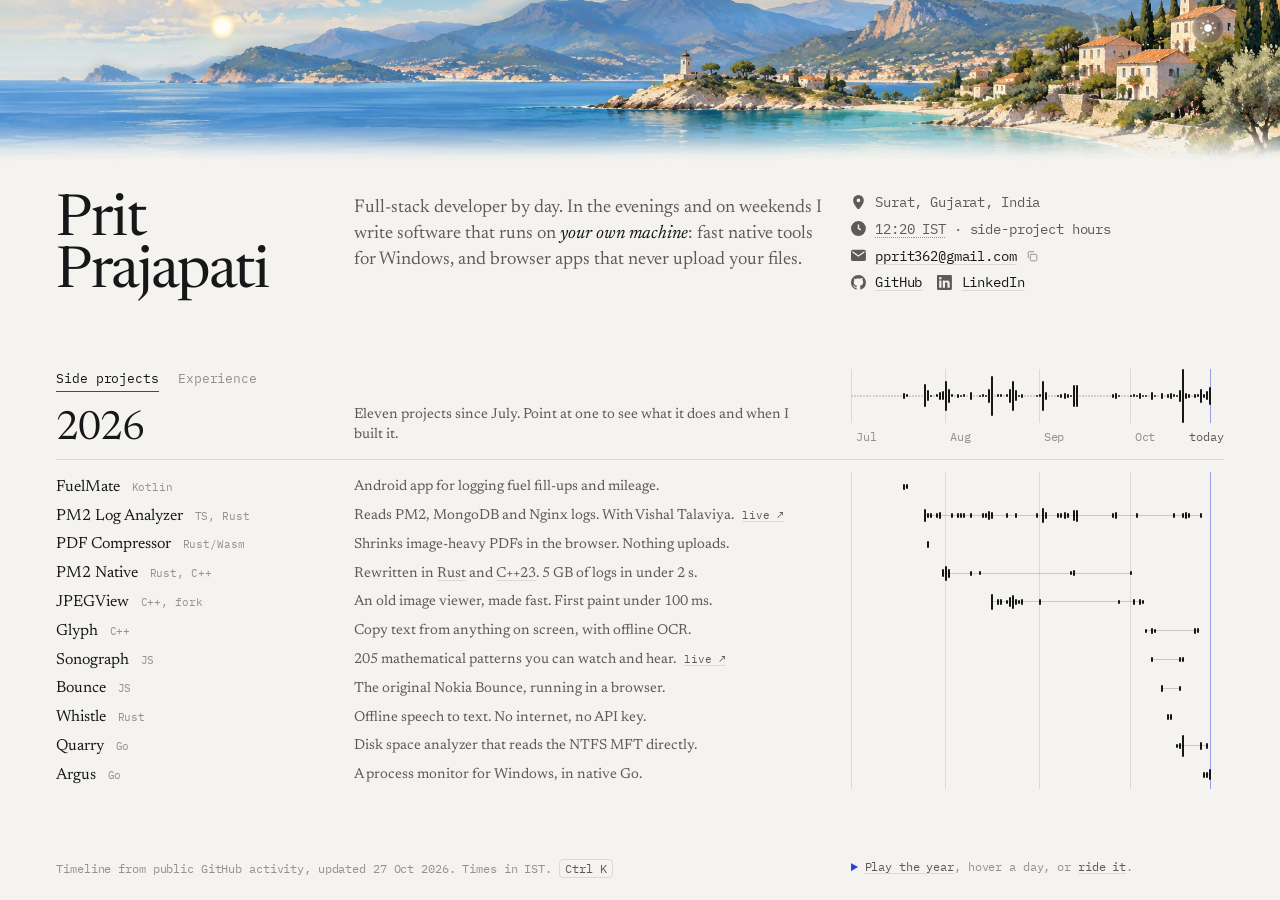
==== index.html @ d8821446 "Restore the animated boat" ====
<!doctype html>
<!-- Hello. Press P to hear the year, B to ride it, or Ctrl K for everything else.
     The sun (or the moon) in the banner can be dragged to another hour. -->
<html lang="en">
<head>
  <meta charset="utf-8">
  <meta name="viewport" content="width=device-width, initial-scale=1">
  <title>Prit Prajapati</title>
  <meta name="description" content="Prit Prajapati writes native Windows tools and browser apps that keep your files on your machine. Surat, India.">
  <meta property="og:title" content="Prit Prajapati">
  <meta property="og:description" content="Native Windows tools and browser apps that keep your files on your machine.">
  <meta name="theme-color" content="#f4f3ef" media="(prefers-color-scheme: light)">
  <meta name="theme-color" content="#131312" media="(prefers-color-scheme: dark)">
  <link rel="icon" href="favicon.svg" type="image/svg+xml">
  <link rel="preconnect" href="https://fonts.googleapis.com">
  <link rel="preconnect" href="https://fonts.gstatic.com" crossorigin>
  <link rel="stylesheet" href="https://fonts.googleapis.com/css2?family=IBM+Plex+Mono:wght@400;500&family=Newsreader:ital,opsz,wght@0,6..72,400..700;1,6..72,400..700&display=swap">
  <link rel="stylesheet" href="style.css?v=sky-9">
  <script>try { var t = localStorage.getItem("theme"); if (t) document.documentElement.dataset.theme = t; } catch (e) {}</script>
</head>
<body>
  <div class="landscape" aria-hidden="true">
    <img src="assets/coastal-banner.webp"
         srcset="assets/coastal-banner-small.webp 960w, assets/coastal-banner.webp 2172w"
         sizes="100vw" width="2172" height="724" alt="" fetchpriority="high">
    <p class="sky-note mono" id="sky-note"></p>
  </div>
  <button class="lights" id="lights" type="button" aria-label="Turn the lights off">
    <svg viewBox="0 0 24 24" aria-hidden="true">
      <mask id="lights-cut"><rect x="-4" y="-4" width="32" height="32" fill="#fff"/><circle class="cut" cx="26" cy="4" r="7" fill="#000"/></mask>
      <circle class="orb" cx="12" cy="12" r="5" mask="url(#lights-cut)"/>
      <path class="rays" d="M12 2v2.2M12 19.8V22M2 12h2.2M19.8 12H22M4.9 4.9l1.55 1.55M17.55 17.55l1.55 1.55M4.9 19.1l1.55-1.55M17.55 6.45l1.55-1.55"/>
    </svg>
  </button>
  <main class="page">
    <header class="top grid">
      <h1 class="name">Prit<br>Prajapati</h1>
      <p class="intro">
        Full-stack developer by day. In the evenings and on weekends I write
        software that runs on <em>your own machine</em>: fast native tools for
        Windows, and browser apps that never upload your files.
      </p>
      <ul class="contact mono">
        <li>
          <svg class="ic solid" viewBox="0 0 16 16" aria-hidden="true"><path fill-rule="evenodd" d="M8 0a5.75 5.75 0 0 1 5.75 5.75C13.75 10.2 8 16 8 16S2.25 10.2 2.25 5.75A5.75 5.75 0 0 1 8 0Zm2 5.75a2 2 0 1 0-4 0 2 2 0 0 0 4 0Z"/></svg>
          <span>Surat, Gujarat, India</span>
        </li>
        <li>
          <svg class="ic solid" viewBox="0 0 16 16" aria-hidden="true"><path fill-rule="evenodd" d="M8 0a8 8 0 1 0 0 16A8 8 0 0 0 8 0Zm-.75 3.75v4.56l2.97 1.78.77-1.28-2.24-1.35V3.75Z"/></svg>
          <span><span class="time" id="time" tabindex="0" role="slider" aria-label="Time in Surat. Drag it, or use the arrow keys, to move the sun." aria-valuemin="0" aria-valuemax="1439" title="Drag to move the sun"><span id="clock">--:--</span> IST</span><span id="doing"></span></span>
        </li>
        <li>
          <svg class="ic solid" viewBox="0 0 16 16" aria-hidden="true"><path fill-rule="evenodd" d="M2 2h12a2 2 0 0 1 2 2v8a2 2 0 0 1-2 2H2a2 2 0 0 1-2-2V4a2 2 0 0 1 2-2Zm-.5 1.25L8 7.8l6.5-4.55V4.9L8 9.45 1.5 4.9Z"/></svg>
          <a href="mailto:pprit362@gmail.com" id="email">pprit362@gmail.com</a>
          <button class="copy" id="copy" type="button" aria-label="Copy email address" title="Copy">
            <svg class="i-copy" viewBox="0 0 24 24" aria-hidden="true"><rect x="9" y="9" width="11" height="11" rx="2"/><path d="M5.5 15V6a1.5 1.5 0 0 1 1.5-1.5h8"/></svg>
            <svg class="i-done" viewBox="0 0 24 24" aria-hidden="true"><path d="M5 12.5l4.5 4.5L19 7.5"/></svg>
          </button>
        </li>
        <li class="social">
          <a href="https://github.com/Prit36"><svg class="ic solid" viewBox="0 0 16 16" aria-hidden="true"><path d="M8 0C3.58 0 0 3.58 0 8c0 3.54 2.29 6.53 5.47 7.59.4.07.55-.17.55-.38 0-.19-.01-.82-.01-1.49-2.01.37-2.53-.49-2.69-.94-.09-.23-.48-.94-.82-1.13-.28-.15-.68-.52-.01-.53.63-.01 1.08.58 1.23.82.72 1.21 1.87.87 2.33.66.07-.52.28-.87.51-1.07-1.78-.2-3.64-.89-3.64-3.95 0-.87.31-1.59.82-2.15-.08-.2-.36-1.02.08-2.12 0 0 .67-.21 2.2.82.64-.18 1.32-.27 2-.27.68 0 1.36.09 2 .27 1.53-1.04 2.2-.82 2.2-.82.44 1.1.16 1.92.08 2.12.51.56.82 1.27.82 2.15 0 3.07-1.87 3.75-3.65 3.95.29.25.54.73.54 1.48 0 1.07-.01 1.93-.01 2.2 0 .21.15.46.55.38A8.01 8.01 0 0 0 16 8c0-4.42-3.58-8-8-8z"/></svg>GitHub</a>
          <a href="https://www.linkedin.com/in/prit-prajapati36"><svg class="ic solid" viewBox="0 0 24 24" aria-hidden="true"><path d="M20.45 20.45h-3.56v-5.57c0-1.33-.02-3.04-1.85-3.04-1.85 0-2.14 1.45-2.14 2.94v5.67H9.35V9h3.41v1.56h.05c.48-.9 1.64-1.85 3.37-1.85 3.6 0 4.27 2.37 4.27 5.46v6.28zM5.34 7.43a2.06 2.06 0 1 1 0-4.13 2.06 2.06 0 0 1 0 4.13zM7.12 20.45H3.56V9h3.56v11.45zM22.22 0H1.77C.79 0 0 .77 0 1.73v20.54C0 23.23.79 24 1.77 24h20.45c.98 0 1.78-.77 1.78-1.73V1.73C24 .77 23.2 0 22.22 0z"/></svg>LinkedIn</a>
        </li>
      </ul>
    </header>

    <section class="score" aria-label="Work in 2026">
      <div class="summary grid">
        <div class="head">
          <div class="modes mono" role="group" aria-label="Show">
            <button type="button" class="mode" id="mode-projects" aria-pressed="true">Side projects</button>
            <button type="button" class="mode" id="mode-career" aria-pressed="false" aria-controls="career">Experience</button>
          </div>
          <p class="total">2026</p>
        </div>
        <p class="note" id="note">
          Eleven projects since July. Point at one to see what it does and when I built it.
        </p>
        <div class="timeline">
          <div class="wave" id="wave" tabindex="0" role="img"
               aria-label="Work per day, July to October 2026. Use the arrow keys to step through days."></div>
          <div class="axis mono" id="axis" aria-hidden="true"></div>
        </div>
      </div>

      <div class="lists">
      <ol class="works">
        <li class="work grid" data-project="fuelmate"
            data-detail="A Kotlin app for logging fuel fill-ups and keeping track of each vehicle's mileage.">
          <p class="title"><a href="https://github.com/Prit36/fuelmate">FuelMate</a> <span class="stack mono">Kotlin</span></p>
          <p class="desc">Android app for logging fuel fill-ups and mileage.</p>
          <div class="track" aria-hidden="true"></div>
        </li>
        <li class="work grid" data-project="pm2"
            data-detail="Drop in raw logs or whole archives and get latency percentiles, slow endpoints and Excel reports. Runs in the browser or as a desktop app.">
          <p class="title"><a href="https://github.com/Prit36/pm2-log-analyzer">PM2 Log Analyzer</a> <span class="stack mono">TS, Rust</span></p>
          <p class="desc">Reads PM2, MongoDB and Nginx logs. With Vishal Talaviya. <a class="live mono" href="https://pm2-logs-analyzer.pprit362.workers.dev/">live</a></p>
          <div class="track" aria-hidden="true"></div>
        </li>
        <li class="work grid" data-project="pdf-compressor"
            data-detail="Re-encodes and downscales the images inside a PDF and leaves text and vectors alone. Rust and Wasm, running in a Web Worker.">
          <p class="title"><a href="https://github.com/Prit36/pdf-compressor-wasm">PDF Compressor</a> <span class="stack mono">Rust/Wasm</span></p>
          <p class="desc">Shrinks image-heavy PDFs in the browser. Nothing uploads.</p>
          <div class="track" aria-hidden="true"></div>
        </li>
        <li class="work grid" data-project="pm2-native"
            data-detail="The log analyzer rebuilt as native apps, in Rust with iced and in C++23 with Dear ImGui. A 5.2 GB, 65-million-line log loads in about 2 seconds.">
          <p class="title"><a href="https://github.com/Prit36/pm2-log-analyzer-rust">PM2 Native</a> <span class="stack mono">Rust, C++</span></p>
          <p class="desc">Rewritten in <a href="https://github.com/Prit36/pm2-log-analyzer-rust">Rust</a> and <a href="https://github.com/Prit36/pm2-log-analyzer-cpp">C++23</a>. 5&nbsp;GB of logs in under 2&nbsp;s.</p>
          <div class="track" aria-hidden="true"></div>
        </li>
        <li class="work grid" data-project="jpegview"
            data-detail="A fork of an old Windows image viewer, rebuilt around parallel JPEG decoding, AVX2 and GPU HEIF. Large photos show in under 100 ms.">
          <p class="title"><a href="https://github.com/Prit36/jpegview">JPEGView</a> <span class="stack mono">C++, fork</span></p>
          <p class="desc">An old image viewer, made fast. First paint under 100&nbsp;ms.</p>
          <div class="track" aria-hidden="true"></div>
        </li>
        <li class="work grid" data-project="glyph"
            data-detail="Press Ctrl+Alt+T, draw a box over any text on screen, and copy it. A small C++20 tray app that uses the OCR built into Windows.">
          <p class="title"><a href="https://github.com/Prit36/Glyph">Glyph</a> <span class="stack mono">C++</span></p>
          <p class="desc">Copy text from anything on screen, with offline OCR.</p>
          <div class="track" aria-hidden="true"></div>
        </li>
        <li class="work grid" data-project="sonograph"
            data-detail="Number sequences, curves and rhythm rules, turned into sound and animation. Plain Canvas and Web Audio, with seeds you can share.">
          <p class="title"><a href="https://github.com/Prit36/Sonograph">Sonograph</a> <span class="stack mono">JS</span></p>
          <p class="desc">205 mathematical patterns you can watch and hear. <a class="live mono" href="https://prit36.github.io/Sonograph/">live</a></p>
          <div class="track" aria-hidden="true"></div>
        </li>
        <li class="work grid" data-project="bounce"
            data-detail="Runs the original Nokia Bounce JAR in a browser through a J2ME runtime. You bring the game file, and it never leaves your machine.">
          <p class="title"><a href="https://github.com/Prit36/Bounce">Bounce</a> <span class="stack mono">JS</span></p>
          <p class="desc">The original Nokia Bounce, running in a browser.</p>
          <div class="track" aria-hidden="true"></div>
        </li>
        <li class="work grid" data-project="whistle"
            data-detail="Transcribes audio files or the microphone entirely offline. A native Rust app that needs no internet, Python or API key.">
          <p class="title"><a href="https://github.com/Prit36/whistle-desktop">Whistle</a> <span class="stack mono">Rust</span></p>
          <p class="desc">Offline speech to text. No internet, no API key.</p>
          <div class="track" aria-hidden="true"></div>
        </li>
        <li class="work grid" data-project="quarry"
            data-detail="Scans a drive by reading the NTFS Master File Table directly, then shows it as a tree, a file list and a treemap. Native Go, drawn with Direct3D.">
          <p class="title"><a href="https://github.com/Prit36/quarry-disk-analyzer">Quarry</a> <span class="stack mono">Go</span></p>
          <p class="desc">Disk space analyzer that reads the NTFS MFT directly.</p>
          <div class="track" aria-hidden="true"></div>
        </li>
        <li class="work grid" data-project="argus"
            data-detail="A native Windows process monitor in Go, built on the mygo UI. Processes, services, startup apps and 60-second graphs for CPU, memory, disks, network and GPUs.">
          <p class="title"><a href="https://github.com/Prit36/argus">Argus</a> <span class="stack mono">Go</span></p>
          <p class="desc">A process monitor for Windows, in native Go.</p>
          <div class="track" aria-hidden="true"></div>
        </li>
      </ol>

      <!-- Shown while "Experience" is hovered or selected. From LinkedIn. -->
      <ol class="career" id="career" aria-label="Work experience"
          data-note="The day job: full-stack work in Surat since 2023, now as a senior engineer at Opash Software. Point at a role.">
        <li class="job grid" data-from="2023-02" data-to="2023-05"
            data-detail="An on-site internship at Unicorn Infosystem in Surat. February to May 2023, 4 months.">
          <p class="title">Intern</p>
          <p class="desc">Unicorn Infosystem <span class="when mono">Feb&ndash;May 2023</span></p>
          <div class="track" aria-hidden="true"></div>
        </li>
        <li class="job grid" data-from="2023-06" data-to="2023-12"
            data-detail="Joined Opash Software as a software engineering trainee, on an apprenticeship. June to December 2023, 7 months.">
          <p class="title">Software Engineering Trainee</p>
          <p class="desc">Opash Software <span class="when mono">Jun&ndash;Dec 2023</span></p>
          <div class="track" aria-hidden="true"></div>
        </li>
        <li class="job grid" data-from="2024-01" data-to="2025-12"
            data-detail="Software Engineer at Opash Software, full-time. January 2024 to December 2025, 2 years, until the promotion to senior.">
          <p class="title">Software Engineer</p>
          <p class="desc">Opash Software <span class="when mono">2024&ndash;2025</span></p>
          <div class="track" aria-hidden="true"></div>
        </li>
        <li class="job grid" data-from="2026-01" data-to=""
            data-detail="Senior Software Engineer at Opash Software, full-time and on-site in Surat. Since January 2026.">
          <p class="title">Senior Software Engineer</p>
          <p class="desc">Opash Software <span class="when mono">Jan 2026&ndash;now</span></p>
          <div class="track" aria-hidden="true"></div>
        </li>
      </ol>
      </div>
    </section>

    <footer class="foot grid mono">
      <p class="source">Timeline from public GitHub activity, updated <span id="updated">25 Oct 2026</span>. Times in IST.<button class="key" id="keys" type="button" aria-label="Open the command list">Ctrl K</button></p>
      <p class="hint"><button class="play" id="play" type="button" aria-pressed="false">Play the year</button><span class="hover-only">, hover a day, or <button class="play ride" id="ride" type="button">ride it</button>.</span><span class="hud" id="hud"></span></p>
    </footer>
  </main>

  <script src="data.js"></script>
  <script src="main.js?v=sky-13"></script>
</body>
</html>
---- style.css ----
:root {
  color-scheme: light dark;

  --bg: #f4f3ef;
  --ink: #17171a;
  --ink-2: #5c5b57;
  --ink-3: #94928c;
  --rule: #dcdad3;
  --dot: #c8c5bd;
  --accent: #2b3fe0;

  --serif: "Newsreader", "Iowan Old Style", Georgia, serif;
  --mono: "IBM Plex Mono", ui-monospace, "Cascadia Mono", Consolas, monospace;

  --banner-height: 18vh;
  --banner-height: 18svh;
  --banner-brightness: 1;
  --banner-saturation: 0.94;
  --pad-y: clamp(16px, 2.5vh, 32px);
  --pad-x: clamp(16px, 4.4vw, 80px);
  --gap: clamp(16px, 1.9vw, 36px);
  --row: clamp(24px, 3.2vh, 36px);
  --wave: clamp(32px, 6vh, 64px);
  --tick: clamp(8px, 1.9vh, 18px);

  --display: clamp(36px, min(6.4vh, 4.6vw), 72px);
  --lead: clamp(15px, min(2.5vh, 1.45vw), 22px);
  --title: clamp(14px, min(2.25vh, 1.25vw), 18px);
  --body: clamp(13px, min(2.05vh, 1.12vw), 16px);
  --small: clamp(10.5px, min(1.6vh, 0.92vw), 12.5px);
}

/* Dark follows the system unless the lights switch says otherwise. */
@media (prefers-color-scheme: dark) {
  :root:not([data-theme="light"]) {
    --bg: #131312;
    --ink: #ebe9e3;
    --ink-2: #a3a19a;
    --ink-3: #6f6d68;
    --rule: #2a2a28;
    --dot: #3a3936;
    --accent: #8f9cff;
    --banner-brightness: 0.8;
    --banner-saturation: 0.82;
  }
}
:root[data-theme="dark"] {
  color-scheme: dark;
  --bg: #131312;
  --ink: #ebe9e3;
  --ink-2: #a3a19a;
  --ink-3: #6f6d68;
  --rule: #2a2a28;
  --dot: #3a3936;
  --accent: #8f9cff;
  --banner-brightness: 0.8;
  --banner-saturation: 0.82;
}
:root[data-theme="light"] { color-scheme: light; }

/* The new theme spreads out from the switch instead of cross-fading. */
::view-transition-old(root),
::view-transition-new(root) { animation: none; mix-blend-mode: normal; }
/* While it spreads, the page's own colour transitions sit still; only the
   switch's icon moves. */
.is-theming *:not(.lights, .lights *),
.is-theming *::before,
.is-theming *::after { transition: none !important; }

* { box-sizing: border-box; }

html { background: var(--bg); }

body {
  margin: 0;
  background: var(--bg);
  color: var(--ink);
  font-family: var(--serif);
  font-optical-sizing: auto;
  -webkit-font-smoothing: antialiased;
  text-rendering: optimizeLegibility;
}

::selection { background: var(--accent); color: var(--bg); }

a {
  color: inherit;
  text-decoration: underline;
  text-decoration-thickness: 1px;
  text-underline-offset: 0.2em;
  text-decoration-color: var(--rule);
  transition: text-decoration-color 0.15s, color 0.15s;
}
a:hover { text-decoration-color: currentColor; color: var(--ink); }
:focus-visible { outline: 1px solid var(--accent); outline-offset: 3px; border-radius: 2px; }

p, ul, ol, h1 { margin: 0; padding: 0; }
ul, ol { list-style: none; }

.mono {
  font-family: var(--mono);
  font-size: var(--small);
  font-variant-numeric: tabular-nums;
  letter-spacing: -0.01em;
}

.grid {
  display: grid;
  grid-template-columns: repeat(12, minmax(0, 1fr));
  column-gap: var(--gap);
}

/* A shallow panorama fades into the page background. */
.landscape {
  position: relative;
  height: var(--banner-height);
  overflow: hidden;
  background: #669eae;
  pointer-events: none;
}
.landscape img {
  display: block;
  width: 100%;
  height: 100%;
  object-fit: cover;
  object-position: 50% 53%;
}
/* The moving painting covers the still one once it has been drawn. */
.paint {
  position: absolute;
  inset: 0;
  width: 100%;
  height: 100%;
  opacity: 0;
  transition: opacity 0.6s;
}
.is-painting .paint { opacity: 1; }
.landscape img, .paint {
  filter:
    brightness(calc(var(--banner-brightness) * (1 - 0.42 * var(--night))))
    saturate(calc(var(--banner-saturation) * (1 - 0.35 * var(--night)) + 0.3 * var(--gold)));
}
.landscape::after {
  content: "";
  position: absolute;
  inset: 0;
  /* Eased in and out (smoothstep), so the fade has no hard start or stop for
     the eye to read as a band. */
  background: linear-gradient(to bottom,
    transparent 70%,
    color-mix(in srgb, var(--bg) 4.3%, transparent) 73.75%,
    color-mix(in srgb, var(--bg) 15.6%, transparent) 77.5%,
    color-mix(in srgb, var(--bg) 31.6%, transparent) 81.25%,
    color-mix(in srgb, var(--bg) 50%, transparent) 85%,
    color-mix(in srgb, var(--bg) 68.4%, transparent) 88.75%,
    color-mix(in srgb, var(--bg) 84.4%, transparent) 92.5%,
    color-mix(in srgb, var(--bg) 95.7%, transparent) 96.25%,
    var(--bg));
}

/* The painting keeps Surat's hours. --night and --gold come from the real
   height of the sun there; everything below is lit by those two numbers. */
.landscape { --night: 0; --gold: 0; --lit: 0; --s: 0.5; --horizon: 50%; }
.sky { position: absolute; inset: 0; }
.sky > * { position: absolute; }
.tint { inset: 0; display: none; }
/* A blend layer at zero still costs a blend, so it is only there when lit. */
.is-night .tint.dusk, .is-gold .tint.gold, .is-gold .tint.ember { display: block; }
.tint.dusk {
  background: linear-gradient(to bottom, #16205a, #34488f 55%, #1c2a5c);
  mix-blend-mode: multiply;
  opacity: calc(var(--night) * 0.92);
}
.tint.gold {
  background: linear-gradient(to bottom, #6c5aa8, #f2895a 34%, #ffb46a 50%, #e8735e 72%, #5e3f72);
  mix-blend-mode: soft-light;
  opacity: var(--gold);
}
.tint.ember {
  background: linear-gradient(to bottom, transparent 20%, #ff9a52 48%, transparent 70%);
  mix-blend-mode: overlay;
  opacity: calc(var(--gold) * 0.55);
}

.stars, .windows { display: none; }
.is-night .stars, .is-night .windows { display: block; }

.stars {
  left: 0;
  right: 0;
  top: 0;
  height: var(--horizon);
  opacity: calc(var(--night) * 1.7 - 0.7);
  mix-blend-mode: screen;
  -webkit-mask: linear-gradient(to bottom, #000 50%, transparent);
  mask: linear-gradient(to bottom, #000 50%, transparent);
}
.stars i {
  position: absolute;
  width: 1px;
  height: 1px;
  border-radius: 50%;
  background: #fff;
  opacity: var(--o);
  animation: twinkle var(--d) ease-in-out infinite alternate;
}
.stars i.big { width: 2px; height: 2px; box-shadow: 0 0 4px 1px rgb(200 215 255 / 0.55); }
@keyframes twinkle { to { opacity: calc(var(--o) * 0.15); } }

/* Now and then, a shooting star */
.shoot {
  position: absolute;
  width: 70px;
  height: 1px;
  background: linear-gradient(to right, transparent, #fff);
  opacity: 0;
  rotate: 18deg;
  animation: shoot 13s linear infinite 4s;
}
@keyframes shoot {
  0% { opacity: 0; translate: 0 0; }
  0.8% { opacity: 1; }
  5% { opacity: 0; translate: 150px 48px; }
  100% { opacity: 0; translate: 150px 48px; }
}

/* The sun by day, the moon by night. Either can be picked up and dragged
   across the sky; pointing at the banner shows the path it is on. The water
   reflections follow the waves in the painting; the beam uses the glow canvas. */
.landscape { pointer-events: auto; cursor: grab; touch-action: pan-y; user-select: none; -webkit-user-select: none; }
.landscape img { -webkit-user-drag: none; }
.is-dragging-sky, .is-dragging-sky * { cursor: grabbing !important; user-select: none; -webkit-user-select: none; }
.glow { inset: 0; width: 100%; height: 100%; }
/* Both are clipped to the sky above the skyline, so they pass behind the hills. */
.orbs { inset: 0; }
.orb {
  position: absolute;
  left: 0;
  top: 0;
  width: var(--orb);
  height: var(--orb);
  margin: calc(var(--orb) / -2) 0 0 calc(var(--orb) / -2);
  overflow: visible;
}
.sun {
  border-radius: 50%;
  background: radial-gradient(circle, #fffdf4 0 36%, var(--sun) 54%, transparent 71%);
  box-shadow: 0 0 calc(var(--orb) * 1.3) calc(var(--orb) * 0.45) var(--sun-halo);
  mix-blend-mode: screen;
}
.moon { filter: drop-shadow(0 0 calc(var(--orb) * 0.3) rgb(255 244 214 / 0.6)); }
.moon circle { fill: rgb(190 205 255 / 0.14); }
.moon path { fill: #f6f0da; }
.orb-ring {
  position: absolute;
  left: 0;
  top: 0;
  width: calc(var(--orb) * 1.9);
  height: calc(var(--orb) * 1.9);
  margin: calc(var(--orb) * -0.95) 0 0 calc(var(--orb) * -0.95);
  pointer-events: none;
}
.orb-ring::before, .orb-ring::after {
  content: "";
  position: absolute;
  inset: 0;
  border: 1.5px solid rgb(255 255 255 / 0.85);
  border-radius: 50%;
  opacity: 0;
  transition: opacity 0.3s;
}
.show-path .orb-ring::before { opacity: 0.9; }
.show-path .orb-ring::after { animation: ring 1.8s cubic-bezier(0.2, 0.7, 0.2, 1) infinite; }
@keyframes ring { from { transform: scale(0.7); opacity: 0.9; } to { transform: scale(1.7); opacity: 0; } }
.orb-tag {
  position: absolute;
  left: 0;
  top: 0;
  padding: 0.15em 0.55em;
  border-radius: 99px;
  background: rgb(14 18 34 / 0.45);
  -webkit-backdrop-filter: blur(6px);
  backdrop-filter: blur(6px);
  color: #fff;
  white-space: nowrap;
  pointer-events: none;
  opacity: 0;
  visibility: hidden;
  transition: opacity 0.3s, visibility 0.3s;
}
.show-path .orb-tag { opacity: 1; visibility: visible; }

/* Somebody is home */
.windows { inset: 0; opacity: calc(var(--night) * 1.4 - 0.3); mix-blend-mode: screen; }
.windows i {
  position: absolute;
  width: calc(var(--s) * 7px);
  height: calc(var(--s) * 9px);
  translate: -50% -50%;
  border-radius: 1px;
  background: #ffc76e;
  box-shadow: 0 0 calc(var(--s) * 12px) calc(var(--s) * 3px) rgb(255 168 70 / 0.5);
  animation: flicker 11s ease-in-out infinite var(--t);
}
.windows i.far {
  width: calc(var(--s) * 4px);
  height: calc(var(--s) * 4px);
  border-radius: 50%;
  background: #ffd890;
  box-shadow: 0 0 4px 1px rgb(255 190 100 / 0.45);
  animation: none;
  opacity: 0.75;
}
@keyframes flicker { 0%, 46%, 54%, 100% { opacity: 1; } 50% { opacity: 0.35; } }

.sky-note {
  position: absolute;
  z-index: 1;
  right: max(var(--pad-x), calc((100vw - 1680px) / 2 + var(--pad-x)));
  bottom: 5px;
  color: var(--ink-2);
  white-space: nowrap;
  opacity: 0;
  transition: opacity 0.3s;
}
.show-note .sky-note { opacity: 1; }

/* The lights switch sits in the sky */
.lights {
  position: absolute;
  z-index: 2;
  top: 12px;
  right: max(var(--pad-x), calc((100vw - 1680px) / 2 + var(--pad-x)));
  display: grid;
  place-items: center;
  width: 32px;
  height: 32px;
  padding: 0;
  border: 1px solid rgb(255 255 255 / 0.3);
  border-radius: 50%;
  background: rgb(18 22 40 / 0.3);
  -webkit-backdrop-filter: blur(8px) saturate(1.3);
  backdrop-filter: blur(8px) saturate(1.3);
  color: #fff;
  cursor: pointer;
  transition: background-color 0.2s, transform 0.2s;
}
.lights:hover { background: rgb(18 22 40 / 0.45); transform: scale(1.06); }
.lights:active { transform: scale(0.94); }
.lights svg { width: 18px; height: 18px; overflow: visible; fill: none; stroke: currentColor; stroke-width: 1.6; stroke-linecap: round; }
.lights .orb { fill: currentColor; stroke: none; transform-box: fill-box; transform-origin: center; transition: transform 0.55s cubic-bezier(0.6, 0, 0.2, 1); }
.lights .cut { transition: transform 0.55s cubic-bezier(0.6, 0, 0.2, 1); }
.lights .rays { transform-origin: 12px 12px; transition: transform 0.55s cubic-bezier(0.6, 0, 0.2, 1), opacity 0.3s; }
.lights.is-dark .orb { transform: scale(1.5); }
.lights.is-dark .cut { transform: translate(-8.5px, 4px); }
.lights.is-dark .rays { transform: rotate(-60deg) scale(0.4); opacity: 0; }
.page {
  min-height: calc(100vh - var(--banner-height));
  min-height: calc(100svh - var(--banner-height));
  max-width: 1680px;
  margin: 0 auto;
  padding: var(--pad-y) var(--pad-x);
  padding-top: calc(var(--pad-y) + 10px);
  display: grid;
  grid-template-rows: auto 1fr auto;
}

/* Header */

.name {
  grid-column: 1 / 4;
  font-size: var(--display);
  font-weight: 400;
  line-height: 0.92;
  letter-spacing: -0.025em;
}
.name span { transition: font-weight 0.35s ease-out; }

.intro {
  grid-column: 4 / 9;
  max-width: 31em;
  font-size: var(--lead);
  line-height: 1.42;
  color: var(--ink-2);
  text-wrap: pretty;
}
.intro em { color: var(--ink); }

.contact {
  --contact-icon-size: 1.1em;
  --contact-icon-gap: 0.7em;
  grid-column: 9 / 13;
  display: flex;
  flex-direction: column;
  gap: 2.5px;
  font-size: calc(clamp(10.5px, min(1.7vh, 0.98vw), 13.5px) + 1px);
  line-height: 1.8;
  color: var(--ink-2);
  margin-top: -0.35em;
}
.contact li { display: flex; align-items: center; gap: var(--contact-icon-gap); min-width: 0; }
.contact a { color: var(--ink); }
#doing:not(:empty)::before { content: " \00b7  "; }

.ic {
  flex: none;
  width: var(--contact-icon-size);
  height: var(--contact-icon-size);
  color: var(--ink-2);
  fill: none;
  stroke: var(--ink-3);
  stroke-width: 1.5;
  stroke-linecap: round;
  stroke-linejoin: round;
}
.ic.solid { fill: currentColor; stroke: none; }

.copy {
  display: grid;
  margin-left: -0.2em;
  padding: 0.15em;
  border: 0;
  border-radius: 3px;
  background: none;
  color: var(--ink-3);
  font: inherit;
  cursor: pointer;
  transition: color 0.15s;
}
.copy:hover { color: var(--ink); }
.copy svg {
  grid-area: 1 / 1;
  width: 1.05em;
  height: 1.05em;
  fill: none;
  stroke: currentColor;
  stroke-width: 1.6;
  stroke-linecap: round;
  stroke-linejoin: round;
  transition: opacity 0.15s, transform 0.2s;
}
.copy .i-done { opacity: 0; transform: scale(0.6); stroke: var(--accent); stroke-width: 2; }
.copy.done .i-copy { opacity: 0; transform: scale(0.6); }
.copy.done .i-done { opacity: 1; transform: none; }

.contact .social { gap: 1.1em; }
.social a { display: inline-flex; align-items: center; gap: var(--contact-icon-gap); }
.social a .ic { transition: color 0.15s; }
.social a:hover .ic { color: var(--ink); }

/* The clock is a dial: drag it and the sun moves over the painting. */
.time {
  cursor: ew-resize;
  touch-action: none;
  user-select: none;
  -webkit-user-select: none;
  text-decoration: underline dotted var(--ink-3);
  text-decoration-thickness: 1px;
  text-underline-offset: 0.25em;
  transition: color 0.15s, text-decoration-color 0.15s;
}
.time:hover, .time.is-skewed { color: var(--ink); text-decoration-color: var(--accent); }
.time.is-skewed { text-decoration-style: solid; }

/* Summary and timeline */

.score {
  align-self: center;
  margin-top: calc(clamp(20px, 3vh, 36px) - 9px);
}

.summary {
  align-items: end;
  padding-bottom: clamp(8px, 1.5vh, 16px);
  border-bottom: 1px solid var(--rule);
}

.head {
  grid-column: 1 / 4;
  display: flex;
  flex-direction: column;
  align-items: flex-start;
  gap: calc(clamp(10px, 1.8vh, 18px) + 4px);
}

/* Side projects / Experience. Hovering Experience previews it, a click keeps it. */
.modes {
  display: flex;
  gap: 1.5em;
  font-size: clamp(13px, 0.85vw, 14px);
  transform: translateY(-3px);
}
.mode {
  padding: 0 0 0.3em;
  border: 0;
  border-bottom: 1px solid transparent;
  background: none;
  font: inherit;
  letter-spacing: inherit;
  color: var(--ink-3);
  cursor: pointer;
  transition: color 0.15s, border-color 0.15s;
}
.mode:hover { color: var(--ink); }
.mode[aria-pressed="true"] { color: var(--ink); border-bottom-color: var(--accent); }

.total {
  display: flex;
  font-size: calc(var(--display) * 0.7);
  line-height: 0.75;
  letter-spacing: -0.03em;
  font-variant-numeric: lining-nums tabular-nums;
  white-space: pre;
}

/* One clipped window per character, so each can roll on its own.
   The padding gives ascenders and descenders room; the margin takes it back. */
.slot {
  position: relative;
  overflow: hidden;
  padding: 0.2em 0;
  margin: -0.2em 0;
}
.slot > span { display: block; }
.slot > .out { position: absolute; left: 0; top: 0.2em; }

/* Stands in for the summary's bottom rule while the year plays */
.summary { position: relative; }
.scope {
  position: absolute;
  left: 0;
  bottom: -14.5px;
  width: 100%;
  height: 28px;
  color: var(--accent);
  pointer-events: none;
}
.summary.is-live { border-bottom-color: transparent; }

.note {
  grid-column: 4 / 9;
  max-width: 31em;
  /* Fixed height, text sits at the bottom: a longer description grows
     upward into the space above instead of pushing the list down. */
  height: 4.2em;
  display: flex;
  flex-direction: column;
  justify-content: flex-end;
  font-size: var(--body);
  line-height: 1.4;
  color: var(--ink-2);
  text-wrap: pretty;
}

.timeline { grid-column: 9 / 13; }

.wave {
  position: relative;
  height: var(--wave);
  cursor: crosshair;
  touch-action: pan-y;
}
.wave:focus-visible { outline-offset: 6px; }

.axis {
  position: relative;
  height: 1.4em;
  margin-top: 6px;
  color: var(--ink-3);
}
.axis span { position: absolute; top: 0; padding-left: 5px; white-space: nowrap; transition: opacity 0.3s; }
.axis .now { padding-left: 0; transform: translateX(-50%); color: var(--ink-2); }

/* Zoomed out to years: the months squeeze into the right-hand corner */
.zoom {
  position: absolute;
  inset: 0;
  transform-origin: right;
  transition: transform 0.8s cubic-bezier(0.65, 0, 0.25, 1);
}
.is-career .zoom { transform: scaleX(var(--k)); }
.years { position: absolute; inset: 0; opacity: 0; transition: opacity 0.4s; }
.is-career .years { opacity: 1; transition-delay: 0.3s; }
.axis .yr { opacity: 0; }
.is-career .axis span:not(.yr) { opacity: 0; }
.is-career .axis .yr { opacity: 1; transition-delay: 0.3s; }

/* Marks shared by the timeline and the tracks */

.m, .now-line, .ph {
  position: absolute;
  top: 0;
  bottom: 0;
  width: 1px;
  left: calc(var(--x) * 100%);
}
.m { background: var(--rule); }
.now-line, .ph { left: calc(var(--x) * 100% + 100% / var(--n) / 2); }
/* Today blinks like a text cursor: the year is still being written */
.now-line { background: var(--accent); opacity: 0.45; animation: caret 1.8s ease-in-out infinite; }
@keyframes caret { 50% { opacity: 0.08; } }
.ph { background: var(--accent); opacity: 0; z-index: 3; left: calc(100% / var(--n) / 2); }
.is-scrub .ph { opacity: 1; }

/* Only the visible staff needs a blinking cursor. */
.career .now-line,
.is-career .works .now-line,
.is-career .zoom .now-line { animation: none; }
.is-career .career .now-line { animation: caret 1.8s ease-in-out infinite; }
.is-paused *, .is-paused *::before, .is-paused *::after {
  animation-play-state: paused !important;
  transition: none !important;
}

.d, .t {
  position: absolute;
  left: calc(var(--x) * 100% + (100% / var(--n) - var(--bw)) / 2);
  width: var(--bw);
  border-radius: 1px;
  background: var(--ink);
  transition: background-color 0.12s, opacity 0.12s;
}

.d {
  top: min((1 - var(--v)) * 50%, 50% - 1px);
  bottom: min((1 - var(--v)) * 50%, 50% - 1px);
}
.d.zero { background: var(--dot); top: calc(50% - 0.75px); bottom: calc(50% - 0.75px); }
.d.hl { background: var(--accent); z-index: 1; }

.t {
  top: calc(50% - (4px + var(--v) * var(--tick)) / 2);
  height: calc(4px + var(--v) * var(--tick));
}

.s {
  position: absolute;
  top: calc(50% - 0.5px);
  height: 1px;
  left: calc(var(--x) * 100% + 100% / var(--n) / 2);
  width: calc(var(--w) * 100%);
  background: var(--ink-3);
  opacity: 0.45;
}

/* Works, and the day job in the same place */

.lists { display: grid; }
.lists > ol { grid-area: 1 / 1; }

.works, .career { padding-top: clamp(6px, 1.4vh, 14px); }
.works { transition: opacity 0.3s; }
.is-career .works { opacity: 0; pointer-events: none; }

.work, .job {
  min-height: var(--row);
  align-items: center;
  transition: opacity 0.15s;
}

.career { visibility: hidden; transition: visibility 0s 0.3s; }
.is-career .career { visibility: visible; transition-delay: 0s; }

.job {
  min-height: calc(var(--row) * 1.5);
  opacity: 0;
  transform: translateY(6px);
  transition: opacity 0.2s, transform 0.2s;
}
.is-career .job {
  opacity: 1;
  transform: none;
  transition: opacity 0.35s, transform 0.35s;
  transition-delay: calc(0.25s + var(--i) * 0.07s);
}
.is-career .has-focus .job { transition-delay: 0s; }
.is-career .has-focus .job:not(.is-on) { opacity: 0.3; }

.when { margin-left: 0.6em; color: var(--ink-3); font-size: calc(var(--small) * 0.94); white-space: nowrap; }

/* A role is a bar on the year staff. It draws itself in from its start date. */
.span {
  position: absolute;
  top: calc(50% - 1.5px);
  height: 3px;
  left: calc(var(--x) * 100%);
  width: calc(var(--w) * 100%);
  border-radius: 2px;
  background: var(--ink);
  transform: scaleX(0);
  transform-origin: left;
  transition: transform 0.2s, background-color 0.15s;
}
.span::before, .span::after {
  content: "";
  position: absolute;
  top: -3px;
  width: 1px;
  height: 9px;
  background: inherit;
}
.span::before { left: 0; }
.span::after { right: 0; }
.span.open::after { display: none; }
.is-career .span {
  transform: none;
  transition: transform 0.7s cubic-bezier(0.2, 0.7, 0.2, 1), background-color 0.15s;
  transition-delay: calc(0.45s + var(--i) * 0.12s), 0s;
}
.is-career .has-focus .span { transition-delay: 0s; }
.job.is-on .span { background: var(--accent); }

.title {
  grid-column: 1 / 4;
  display: flex;
  align-items: baseline;
  gap: 0.7em;
  min-width: 0;
  font-size: var(--title);
  white-space: nowrap;
}
.title { position: relative; }
.title a {
  position: relative;
  text-decoration: none;
  transform-origin: left center;
  transition: text-decoration-color 0.15s, font-weight 0.3s;
}
.title a:hover { text-decoration: underline; text-decoration-color: currentColor; }

.stack { color: var(--ink-3); font-size: calc(var(--small) * 0.94); }

.desc {
  grid-column: 4 / 9;
  font-size: var(--body);
  line-height: 1.35;
  color: var(--ink-2);
  text-wrap: pretty;
}
.desc a:hover { color: var(--ink); }

.live {
  margin-left: 0.45em;
  font-size: calc(var(--small) * 0.94);
  white-space: nowrap;
}
.live::after { content: " \2197"; }

.track {
  grid-column: 9 / 13;
  position: relative;
  align-self: stretch;
}

/* Project tricks. Each name does a small version of its project when pointed at. */

.fx-defs { position: absolute; width: 0; height: 0; }
.title a.fx-hide { color: transparent; }
.fx-gone { visibility: hidden; }

/* FuelMate: the name fills up from the bottom */
.title a.fx-fuel {
  background: linear-gradient(to top, var(--accent) 50%, var(--ink) 50%) 0 0 / 100% 200%;
  -webkit-background-clip: text;
  background-clip: text;
  color: transparent;
  text-decoration-color: var(--accent);
  animation: fuel 1.5s cubic-bezier(0.4, 0.1, 0.3, 1) forwards;
}
@keyframes fuel { to { background-position: 0 100%; } }

@keyframes fade-in { from { opacity: 0; } }

.fx-count { color: var(--ink-2); }

/* Glyph: a dashed box dragged over the name */
.fx-box {
  position: absolute;
  left: -4px;
  top: -1px;
  border: 1px dashed var(--accent);
  pointer-events: none;
  transition: background-color 0.2s;
}
.fx-box.is-read { background: color-mix(in srgb, var(--accent) 16%, transparent); border-style: solid; }

.fx-l { display: inline-block; }

/* Bounce: the ball from the Nokia game */
.fx-ball { position: absolute; left: 0; top: 0; pointer-events: none; }
.fx-ball span { display: block; }
.fx-ball span span {
  border-radius: 50%;
  transform-origin: 50% 100%;
  background: radial-gradient(circle at 34% 30%, #ff9a8f 0 14%, #e3261c 42%, #9e1009 100%);
}

/* Whistle: grey while it's still listening, ink once it's sure */
.fx-say {
  position: absolute;
  left: 0;
  top: 0;
  white-space: pre;
  color: var(--ink-3);
  pointer-events: none;
  transition: color 0.25s;
}
.fx-say.is-final { color: var(--ink); }
.fx-caret {
  display: inline-block;
  width: 1px;
  height: 0.9em;
  margin-left: 1px;
  vertical-align: -0.1em;
  background: var(--accent);
}
.is-final .fx-caret { opacity: 0; transition: opacity 0.3s 0.5s; }

/* Quarry: a treemap where the label was */
.fx-map {
  position: absolute;
  top: 50%;
  translate: 0 -50%;
  width: calc(var(--small) * 8);
  height: calc(var(--small) * 1.3);
  pointer-events: none;
}
.fx-map > span {
  position: absolute;
  border: 1px solid var(--bg);
  background: var(--ink-3);
  animation: fade-in 0.25s backwards;
  animation-delay: calc(var(--i) * 45ms);
}
.fx-map > .is-me { background: var(--accent); }

/* Argus: a CPU graph where the label was */
.fx-cpu {
  position: absolute;
  top: 50%;
  translate: 0 -50%;
  width: calc(var(--small) * 8);
  height: calc(var(--small) * 1.3);
  border: 1px solid color-mix(in srgb, var(--accent) 45%, transparent);
  pointer-events: none;
  animation: fade-in 0.2s backwards;
}
.fx-cpu svg { display: block; width: 100%; height: 100%; }
.fx-cpu path:first-child { fill: color-mix(in srgb, var(--accent) 14%, transparent); }
.fx-cpu path:last-child { fill: none; stroke: var(--accent); stroke-width: 1; vector-effect: non-scaling-stroke; }

/* Focus states: one project, or one day */

.is-row .work:not(.is-on),
.is-scrub .work:not(.is-on) { opacity: 0.3; }
.is-row .work.is-on .t,
.t.hit,
.d.hit { background: var(--accent); }
.is-row .d:not(.hl):not(.zero) { opacity: 0.22; }

/* Footer */

.foot {
  margin-top: clamp(14px, 2.2vh, 28px);
  color: var(--ink-3);
}
.source { grid-column: 1 / 9; }
.hint { grid-column: 9 / 13; }

@media (hover: none) {
  .hover-only { display: none; }
}

.play {
  padding: 0;
  border: 0;
  background: none;
  font: inherit;
  letter-spacing: inherit;
  color: var(--ink-2);
  cursor: pointer;
  text-decoration: underline;
  text-decoration-thickness: 1px;
  text-underline-offset: 0.2em;
  text-decoration-color: var(--rule);
  transition: text-decoration-color 0.15s, color 0.15s;
}
.play:hover { color: var(--ink); text-decoration-color: currentColor; }
.play::before {
  content: "";
  display: inline-block;
  width: 0.62em;
  height: 0.72em;
  margin-right: 0.55em;
  background: var(--accent);
  clip-path: polygon(0 0, 100% 50%, 0 100%);
}
.play[aria-pressed="true"]::before { width: 0.62em; height: 0.62em; clip-path: none; }
.ride { padding: 0; }
.ride::before { display: none; }

.key {
  margin-left: 0.6em;
  padding: 0.05em 0.45em;
  border: 1px solid var(--rule);
  border-radius: 4px;
  background: none;
  font: inherit;
  letter-spacing: inherit;
  color: var(--ink-2);
  cursor: pointer;
  transition: color 0.15s, border-color 0.15s;
}
.key:hover { color: var(--ink); border-color: var(--ink-3); }

/* Ride the year: the red ball from Bounce, rolling over the busy days */
.rider { position: absolute; left: 0; top: 0; z-index: 4; pointer-events: none; }
.rider span {
  display: block;
  width: 100%;
  height: 100%;
  border-radius: 50%;
  transform-origin: 50% 100%;
  background: radial-gradient(circle at 34% 30%, #ff9a8f 0 14%, #e3261c 42%, #9e1009 100%);
  box-shadow: 0 1px 3px rgb(0 0 0 / 0.25);
}
.d.got { background: var(--accent); }
.is-riding .wave { cursor: default; }
.ridden .d.got {
  animation: ridden 0.8s cubic-bezier(0.2, 0.7, 0.2, 1) backwards;
  animation-delay: calc(var(--x) * 1.4s);
}
@keyframes ridden { 35% { transform: scaleY(2.2); filter: brightness(1.5); } }
.hud { display: none; color: var(--ink-2); }
.is-riding .hint > :not(.hud) { display: none; }
.is-riding .hud { display: inline; }
.hud b { font-weight: 500; color: var(--ink); }

/* Ctrl K: everything on the page, as a list you can type into */
.palette {
  width: min(560px, calc(100vw - 32px));
  max-height: min(460px, calc(100vh - 80px));
  margin: max(16px, calc(var(--banner-height) - 40px)) auto auto;
  padding: 0;
  border: 1px solid var(--rule);
  border-radius: 12px;
  background: color-mix(in srgb, var(--bg) 86%, transparent);
  -webkit-backdrop-filter: blur(18px) saturate(1.4);
  backdrop-filter: blur(18px) saturate(1.4);
  color: var(--ink);
  box-shadow: 0 30px 70px -24px rgb(0 0 0 / 0.45), 0 2px 8px rgb(0 0 0 / 0.08);
  overflow: hidden;
}
.palette[open] { display: flex; flex-direction: column; animation: palette-in 0.2s cubic-bezier(0.2, 0.7, 0.2, 1); }
.palette::backdrop { background: rgb(10 10 12 / 0.18); }
@keyframes palette-in { from { opacity: 0; transform: translateY(-8px) scale(0.985); } }
.palette-q {
  width: 100%;
  padding: 16px 18px 14px;
  border: 0;
  border-bottom: 1px solid var(--rule);
  outline: 0;
  background: none;
  color: var(--ink);
  font: 400 19px/1.3 var(--serif);
}
.palette-q::placeholder { color: var(--ink-3); }
.palette-list { flex: 1; min-height: 0; overflow-y: auto; padding: 6px; scrollbar-width: thin; }
.palette-group {
  padding: 10px 12px 4px;
  font-family: var(--mono);
  font-size: 11px;
  color: var(--ink-3);
}
.palette-item {
  position: relative;
  display: flex;
  align-items: baseline;
  justify-content: space-between;
  gap: 1em;
  padding: 7px 12px;
  border-radius: 7px;
  font-size: 16px;
  cursor: pointer;
}
.palette-item mark { background: none; color: var(--accent); }
.palette-item .hint-r {
  flex: none;
  font-family: var(--mono);
  font-size: 11.5px;
  color: var(--ink-3);
}
.palette-item[aria-selected="true"] { background: color-mix(in srgb, var(--accent) 11%, transparent); }
.palette-item[aria-selected="true"]::before {
  content: "";
  position: absolute;
  left: 0;
  top: 8px;
  bottom: 8px;
  width: 2px;
  border-radius: 2px;
  background: var(--accent);
}
.palette-empty { padding: 18px 12px; color: var(--ink-3); }
.palette-foot {
  display: flex;
  gap: 1.4em;
  padding: 9px 18px;
  border-top: 1px solid var(--rule);
  color: var(--ink-3);
  font-size: 11px;
}

/* On load the marks sweep in from the left, like the year being written */

.drawing .d, .drawing .t {
  animation: rise 0.6s cubic-bezier(0.2, 0.7, 0.2, 1) backwards;
  animation-delay: calc(var(--x) * 1s);
}
.drawing .t { animation-delay: calc(var(--x) * 1s + 0.12s); }
.drawing .s {
  transform-origin: left;
  animation: draw linear backwards;
  animation-duration: calc(var(--w) * 1s + 0.01s);
  animation-delay: calc(var(--x) * 1s + 0.12s);
}
@keyframes rise { from { transform: scaleY(0); } }
@keyframes draw { from { transform: scaleX(0); } }

/* Small laptops and tablets in landscape: give the text one more column */

@media (min-width: 861px) and (max-width: 1180px) {
  .intro, .note, .desc { grid-column: 4 / 10; }
  .contact, .timeline, .track, .hint { grid-column: 10 / 13; }
  .source { grid-column: 1 / 10; }
  .work .title { flex-wrap: wrap; gap: 0 0.5em; }
  .job .title { white-space: normal; }
}

/* Narrow screens: stack everything, keep the timeline */

/* Tighten vertical spacing in short desktop windows. */
@media (min-width: 861px) and (max-height: 700px) {
  :root {
    --pad-y: 14px;
    --row: 21px;
    --wave: 32px;
    --display: 36px;
  }
  .score { margin-top: 7px; }
  .summary { padding-bottom: 8px; }
  .head { gap: 14px; }
  .foot { margin-top: 12px; }
}

@media (max-width: 860px) {
  :root {
    --pad-y: 28px;
    --display: clamp(38px, 11vw, 56px);
    --lead: 17px;
    --title: 16px;
    --body: 14.5px;
    --small: 12px;
    --wave: 56px;
  }

  .landscape img { object-position: 70% 50%; }
  .page { grid-template-rows: auto auto auto; }
  .name, .intro, .contact, .note, .timeline, .title, .desc, .source, .hint { grid-column: 1 / -1; }
  .hint { margin-top: 10px; }

  .intro { margin-top: 20px; }
  .contact { margin-top: 18px; }

  .score { margin-top: 36px; }
  .head { grid-column: 1 / -1; }
  .note { grid-column: 1 / -1; height: auto; margin-top: 12px; }
  .timeline { margin-top: 22px; }

  .works { padding-top: 6px; }
  .work { padding: 9px 0; row-gap: 2px; }
  .track { display: none; }

  .foot { margin-top: 28px; }
}

@media (prefers-reduced-motion: reduce) {
  *, *::before, *::after { transition: none !important; animation: none !important; }
}
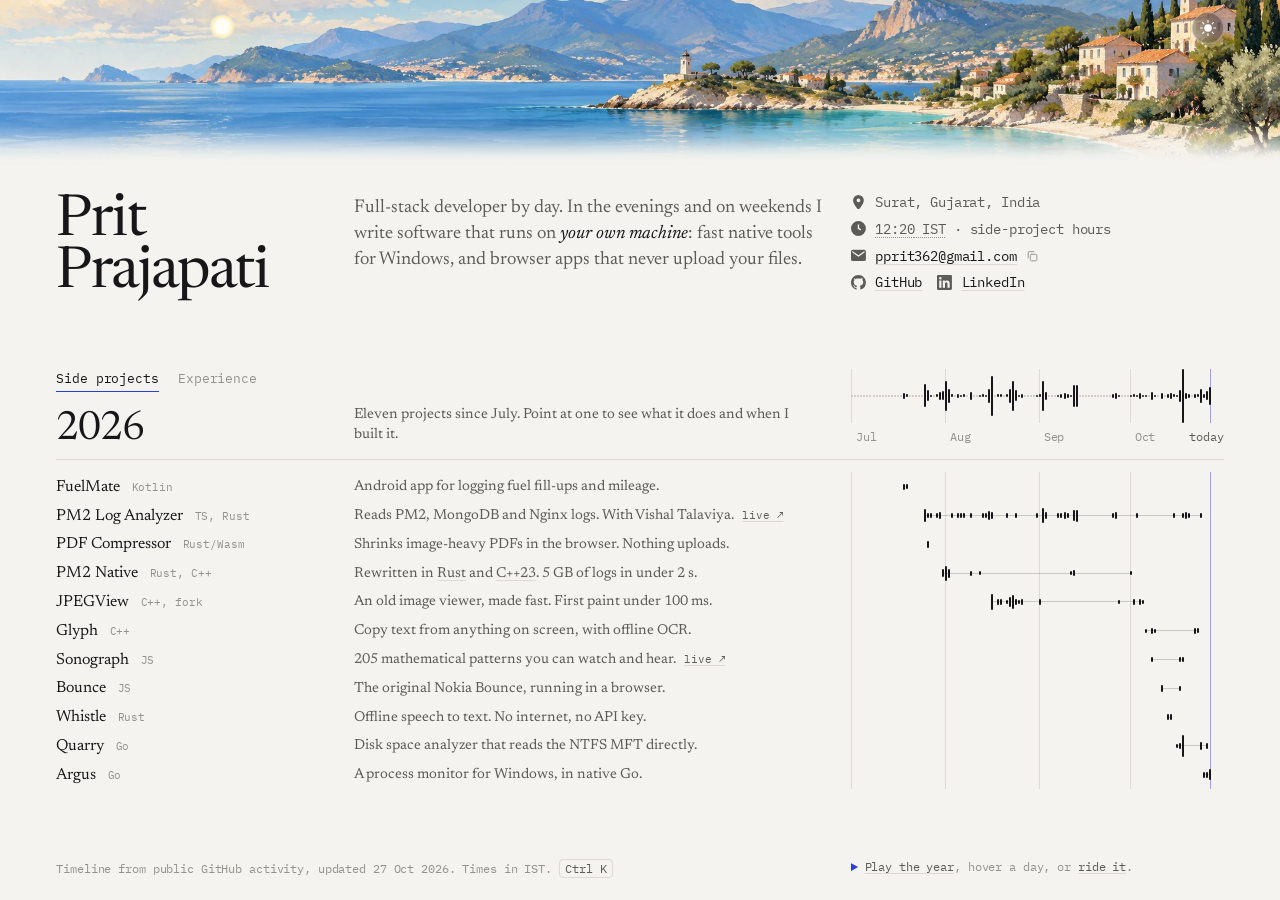
==== commit 347413f1: "Revert dynamic banner animations back to static painting (revert to a69ae7b)" ====
--- a/index.html
+++ b/index.html
@@ -15,7 +15,7 @@
   <link rel="preconnect" href="https://fonts.googleapis.com">
   <link rel="preconnect" href="https://fonts.gstatic.com" crossorigin>
   <link rel="stylesheet" href="https://fonts.googleapis.com/css2?family=IBM+Plex+Mono:wght@400;500&family=Newsreader:ital,opsz,wght@0,6..72,400..700;1,6..72,400..700&display=swap">
-  <link rel="stylesheet" href="style.css?v=sky-9">
+  <link rel="stylesheet" href="style.css?v=sky-8">
   <script>try { var t = localStorage.getItem("theme"); if (t) document.documentElement.dataset.theme = t; } catch (e) {}</script>
 </head>
 <body>
@@ -191,6 +191,6 @@
   </main>
 
   <script src="data.js"></script>
-  <script src="main.js?v=sky-13"></script>
+  <script src="main.js?v=sky-5"></script>
 </body>
 </html>
--- a/style.css
+++ b/style.css
@@ -124,18 +124,6 @@
   height: 100%;
   object-fit: cover;
   object-position: 50% 53%;
-}
-/* The moving painting covers the still one once it has been drawn. */
-.paint {
-  position: absolute;
-  inset: 0;
-  width: 100%;
-  height: 100%;
-  opacity: 0;
-  transition: opacity 0.6s;
-}
-.is-painting .paint { opacity: 1; }
-.landscape img, .paint {
   filter:
     brightness(calc(var(--banner-brightness) * (1 - 0.42 * var(--night))))
     saturate(calc(var(--banner-saturation) * (1 - 0.35 * var(--night)) + 0.3 * var(--gold)));
@@ -226,7 +214,7 @@
 
 /* The sun by day, the moon by night. Either can be picked up and dragged
    across the sky; pointing at the banner shows the path it is on. The water
-   reflections follow the waves in the painting; the beam uses the glow canvas. */
+   glints and the lighthouse beam are drawn on the canvas. */
 .landscape { pointer-events: auto; cursor: grab; touch-action: pan-y; user-select: none; -webkit-user-select: none; }
 .landscape img { -webkit-user-drag: none; }
 .is-dragging-sky, .is-dragging-sky * { cursor: grabbing !important; user-select: none; -webkit-user-select: none; }
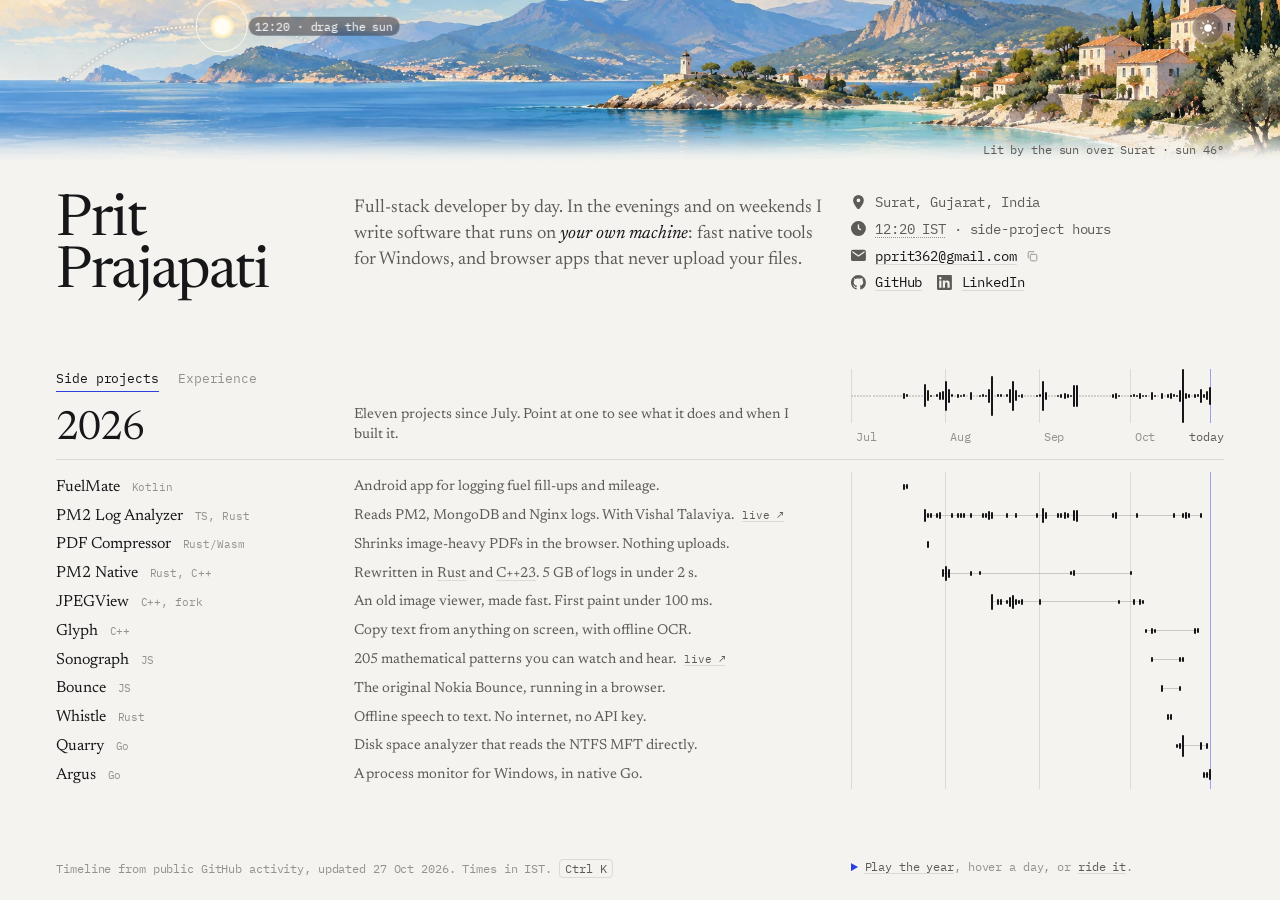
==== commit 384cec0b: "Add a WebGL2 scene foundation under the banner painting The banner now draws through a canvas over t" ====
--- a/index.html
+++ b/index.html
@@ -15,7 +15,7 @@
   <link rel="preconnect" href="https://fonts.googleapis.com">
   <link rel="preconnect" href="https://fonts.gstatic.com" crossorigin>
   <link rel="stylesheet" href="https://fonts.googleapis.com/css2?family=IBM+Plex+Mono:wght@400;500&family=Newsreader:ital,opsz,wght@0,6..72,400..700;1,6..72,400..700&display=swap">
-  <link rel="stylesheet" href="style.css?v=sky-8">
+  <link rel="stylesheet" href="style.css?v=scene-1">
   <script>try { var t = localStorage.getItem("theme"); if (t) document.documentElement.dataset.theme = t; } catch (e) {}</script>
 </head>
 <body>
@@ -192,5 +192,6 @@
 
   <script src="data.js"></script>
   <script src="main.js?v=sky-5"></script>
+  <script type="module" src="scene/index.js?v=scene-1"></script>
 </body>
 </html>
--- a/style.css
+++ b/style.css
@@ -124,6 +124,21 @@
   height: 100%;
   object-fit: cover;
   object-position: 50% 53%;
+}
+/* The renderer's canvas lies exactly over the <img> and draws the same
+   picture, so it takes the same light. It shows only once it has drawn. */
+.landscape .scene {
+  position: absolute;
+  inset: 0;
+  display: block;
+  width: 100%;
+  height: 100%;
+  visibility: hidden;
+  pointer-events: none;
+}
+.landscape .scene.is-live { visibility: visible; }
+.landscape img,
+.landscape .scene {
   filter:
     brightness(calc(var(--banner-brightness) * (1 - 0.42 * var(--night))))
     saturate(calc(var(--banner-saturation) * (1 - 0.35 * var(--night)) + 0.3 * var(--gold)));
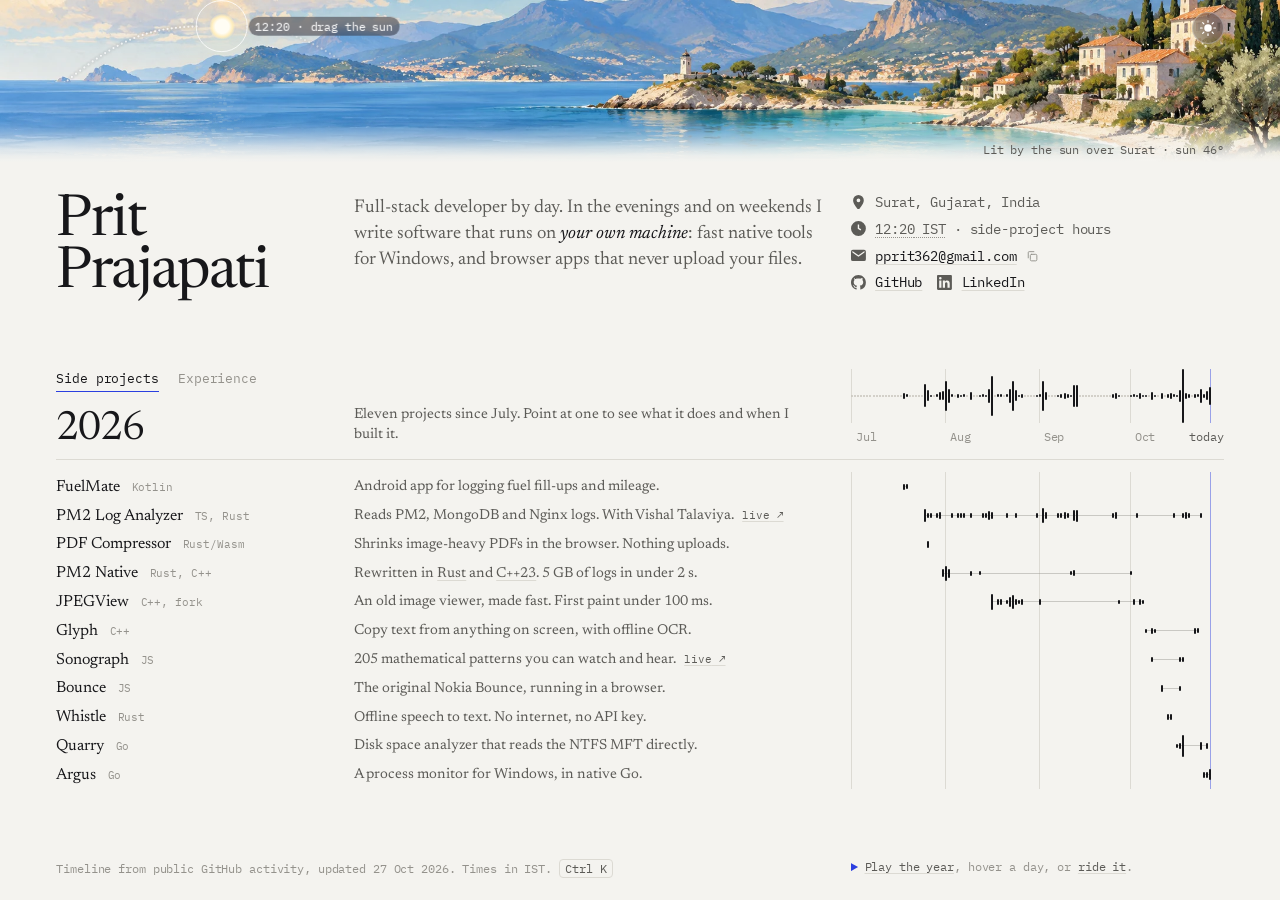
==== commit 7d8687e4: "Revert "Add a WebGL2 scene foundation under the banner painting" This reverts commit 384cec0bce6ca32" ====
--- a/index.html
+++ b/index.html
@@ -15,7 +15,7 @@
   <link rel="preconnect" href="https://fonts.googleapis.com">
   <link rel="preconnect" href="https://fonts.gstatic.com" crossorigin>
   <link rel="stylesheet" href="https://fonts.googleapis.com/css2?family=IBM+Plex+Mono:wght@400;500&family=Newsreader:ital,opsz,wght@0,6..72,400..700;1,6..72,400..700&display=swap">
-  <link rel="stylesheet" href="style.css?v=scene-1">
+  <link rel="stylesheet" href="style.css?v=sky-8">
   <script>try { var t = localStorage.getItem("theme"); if (t) document.documentElement.dataset.theme = t; } catch (e) {}</script>
 </head>
 <body>
@@ -192,6 +192,5 @@
 
   <script src="data.js"></script>
   <script src="main.js?v=sky-5"></script>
-  <script type="module" src="scene/index.js?v=scene-1"></script>
 </body>
 </html>
--- a/style.css
+++ b/style.css
@@ -124,21 +124,6 @@
   height: 100%;
   object-fit: cover;
   object-position: 50% 53%;
-}
-/* The renderer's canvas lies exactly over the <img> and draws the same
-   picture, so it takes the same light. It shows only once it has drawn. */
-.landscape .scene {
-  position: absolute;
-  inset: 0;
-  display: block;
-  width: 100%;
-  height: 100%;
-  visibility: hidden;
-  pointer-events: none;
-}
-.landscape .scene.is-live { visibility: visible; }
-.landscape img,
-.landscape .scene {
   filter:
     brightness(calc(var(--banner-brightness) * (1 - 0.42 * var(--night))))
     saturate(calc(var(--banner-saturation) * (1 - 0.35 * var(--night)) + 0.3 * var(--gold)));
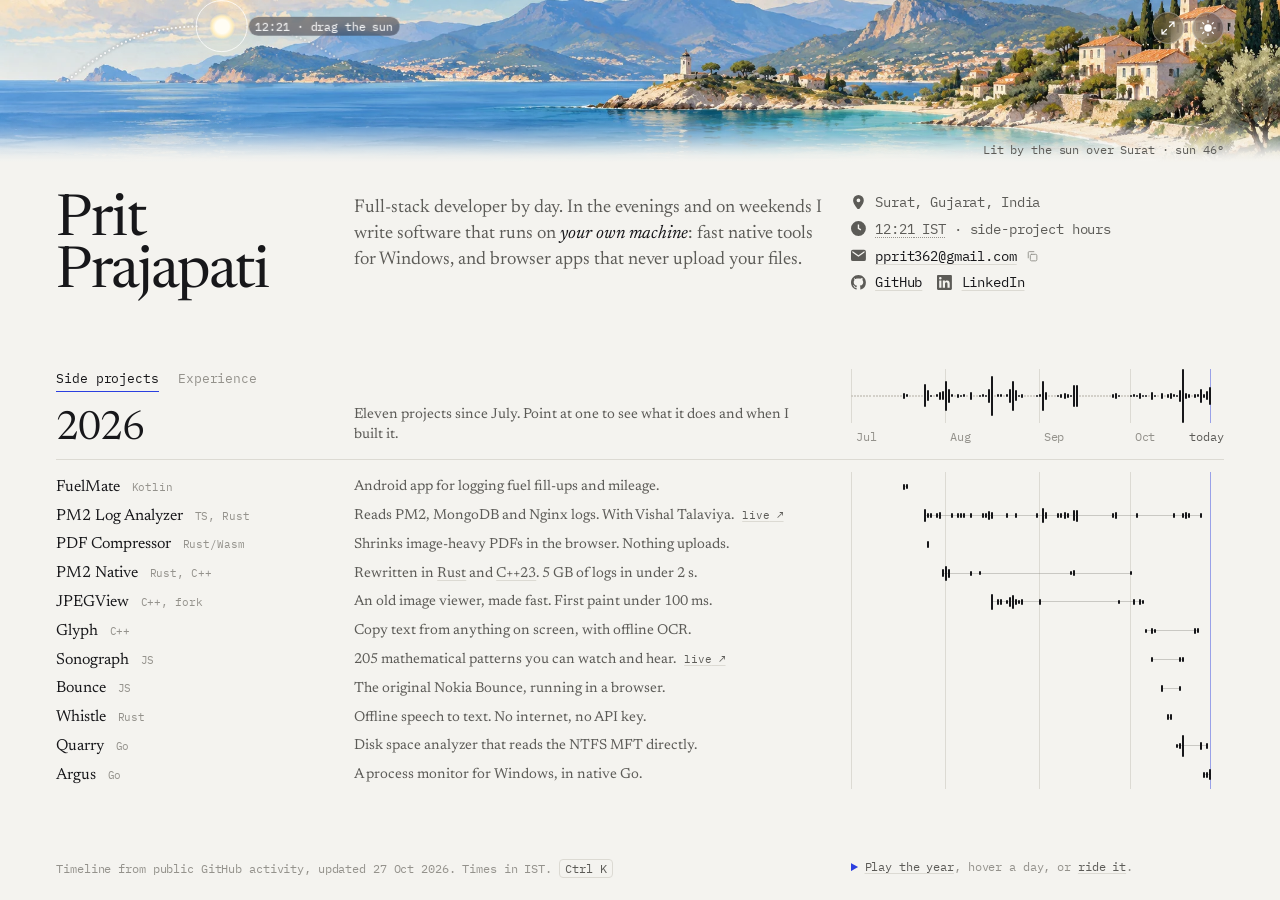
==== commit 997a7655: "Let the banner open out to the whole painting A switch beside the lights (or F, or Ctrl K) eases the" ====
--- a/index.html
+++ b/index.html
@@ -15,7 +15,7 @@
   <link rel="preconnect" href="https://fonts.googleapis.com">
   <link rel="preconnect" href="https://fonts.gstatic.com" crossorigin>
   <link rel="stylesheet" href="https://fonts.googleapis.com/css2?family=IBM+Plex+Mono:wght@400;500&family=Newsreader:ital,opsz,wght@0,6..72,400..700;1,6..72,400..700&display=swap">
-  <link rel="stylesheet" href="style.css?v=sky-8">
+  <link rel="stylesheet" href="style.css?v=sky-11">
   <script>try { var t = localStorage.getItem("theme"); if (t) document.documentElement.dataset.theme = t; } catch (e) {}</script>
 </head>
 <body>
@@ -25,6 +25,12 @@
          sizes="100vw" width="2172" height="724" alt="" fetchpriority="high">
     <p class="sky-note mono" id="sky-note"></p>
   </div>
+  <button class="lights wide" id="wide" type="button" aria-label="Show the whole painting" aria-pressed="false" title="Whole painting (F)">
+    <svg viewBox="0 0 24 24" aria-hidden="true">
+      <path class="i-open" d="M14 4h6v6M20 4l-6 6M10 20H4v-6M4 20l6-6"/>
+      <path class="i-fold" d="M20 10h-6V4M14 10l6-6M4 14h6v6M10 14l-6 6"/>
+    </svg>
+  </button>
   <button class="lights" id="lights" type="button" aria-label="Turn the lights off">
     <svg viewBox="0 0 24 24" aria-hidden="true">
       <mask id="lights-cut"><rect x="-4" y="-4" width="32" height="32" fill="#fff"/><circle class="cut" cx="26" cy="4" r="7" fill="#000"/></mask>
@@ -191,6 +197,6 @@
   </main>
 
   <script src="data.js"></script>
-  <script src="main.js?v=sky-5"></script>
+  <script src="main.js?v=sky-7"></script>
 </body>
 </html>
--- a/style.css
+++ b/style.css
@@ -28,6 +28,16 @@
   --title: clamp(14px, min(2.25vh, 1.25vw), 18px);
   --body: clamp(13px, min(2.05vh, 1.12vw), 16px);
   --small: clamp(10.5px, min(1.6vh, 0.92vw), 12.5px);
+
+  transition: --banner-height 0.6s cubic-bezier(0.6, 0, 0.2, 1);
+}
+
+/* Registered so the banner's height can ease between the strip and the
+   whole painting, with the page following it. */
+@property --banner-height {
+  syntax: "<length>";
+  inherits: true;
+  initial-value: 0px;
 }
 
 /* Dark follows the system unless the lights switch says otherwise. */
@@ -342,6 +352,37 @@
 .lights.is-dark .orb { transform: scale(1.5); }
 .lights.is-dark .cut { transform: translate(-8.5px, 4px); }
 .lights.is-dark .rays { transform: rotate(-60deg) scale(0.4); opacity: 0; }
+
+/* Beside it, a switch that opens the banner out to the whole painting. The
+   page is pushed down under it and cut to the room that is left, so there is
+   still nothing to scroll; it stays cut until the banner has folded back. */
+.wide { right: calc(max(var(--pad-x), calc((100vw - 1680px) / 2 + var(--pad-x))) + 40px); }
+.wide path { transition: opacity 0.3s, transform 0.45s cubic-bezier(0.6, 0, 0.2, 1); transform-origin: 12px 12px; }
+.wide .i-fold { opacity: 0; transform: scale(0.6); }
+.is-wide .wide .i-open { opacity: 0; transform: scale(1.3); }
+.is-wide .wide .i-fold { opacity: 1; transform: none; }
+:root.is-wide {
+  --banner-height: min(33.3333vw, 100vh);
+  --banner-height: min(33.3333vw, 100svh);
+}
+.landscape::after { transition: top 0.6s cubic-bezier(0.6, 0, 0.2, 1); }
+.is-wide .landscape::after { top: 55%; }
+.is-wide .page, .is-folding .page {
+  max-height: calc(100vh - var(--banner-height));
+  max-height: calc(100svh - var(--banner-height));
+  overflow: clip;
+  grid-template-rows: auto minmax(0, 1fr) auto;
+}
+/* The projects and the jobs would only show cut in half, so as the painting
+   opens they are squeezed out from between the header and the footer and
+   fade away; folding back lets them in again once there is room. Playing or
+   riding the year folds the banner back first. */
+.score { transition: opacity 0.4s 0.2s, visibility 0.4s 0.2s; }
+.is-wide .score, .is-folding .score { max-height: 100%; overflow: clip; }
+.is-wide .score { opacity: 0; visibility: hidden; transition: opacity 0.25s, visibility 0.25s; }
+/* On a tall screen the whole painting is barely taller than the strip. */
+@media (max-aspect-ratio: 3/4) { .wide { display: none; } }
+
 .page {
   min-height: calc(100vh - var(--banner-height));
   min-height: calc(100svh - var(--banner-height));
@@ -928,7 +969,8 @@
 .palette {
   width: min(560px, calc(100vw - 32px));
   max-height: min(460px, calc(100vh - 80px));
-  margin: max(16px, calc(var(--banner-height) - 40px)) auto auto;
+  margin: max(16px, calc(min(var(--banner-height), 18vh) - 40px)) auto auto;
+  margin: max(16px, calc(min(var(--banner-height), 18svh) - 40px)) auto auto;
   padding: 0;
   border: 1px solid var(--rule);
   border-radius: 12px;
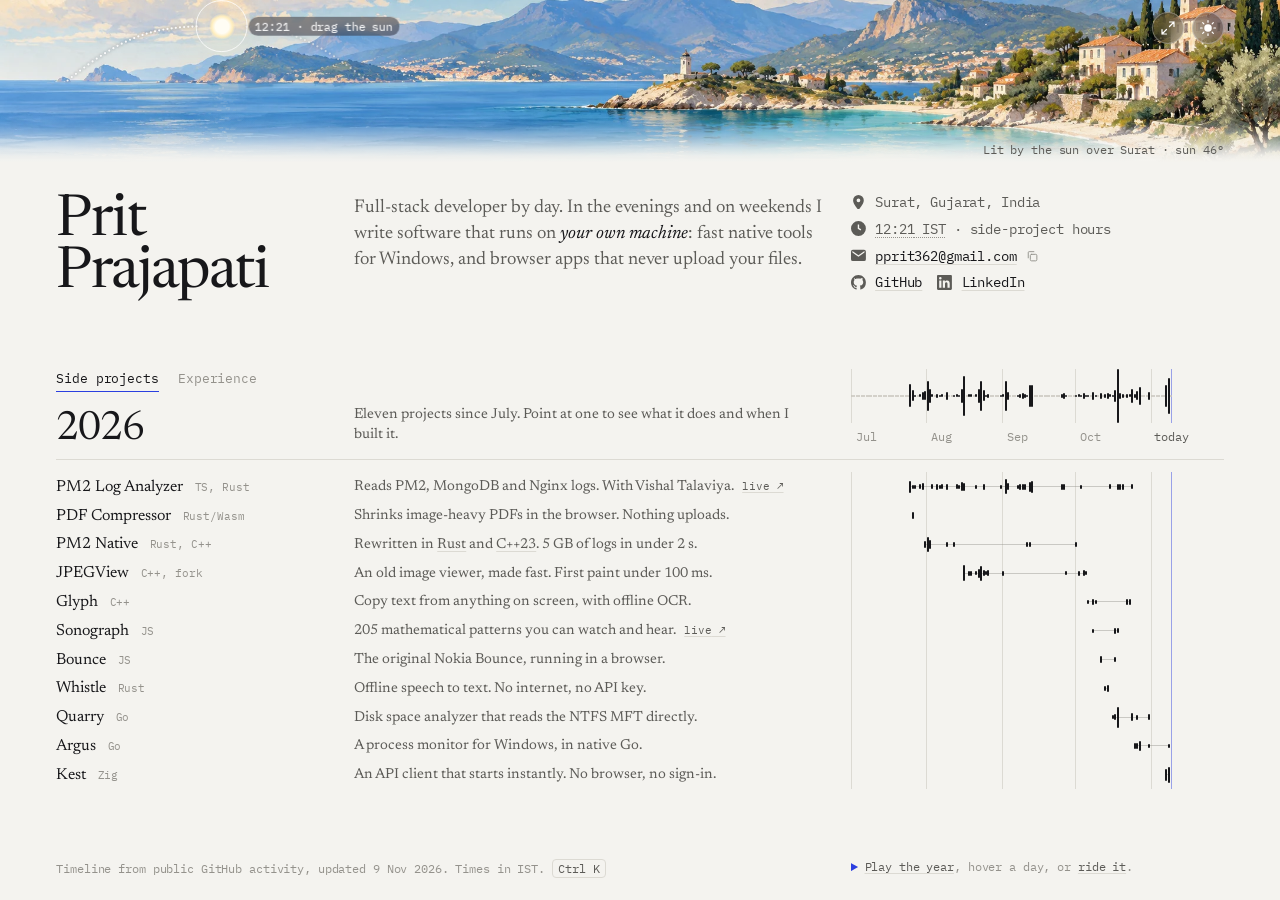
==== commit 214fdbd2: "Swap FuelMate for Kest Kest gets a hover trick where its label sends a GET and comes back 200 OK. Ac" ====
--- a/index.html
+++ b/index.html
@@ -15,7 +15,7 @@
   <link rel="preconnect" href="https://fonts.googleapis.com">
   <link rel="preconnect" href="https://fonts.gstatic.com" crossorigin>
   <link rel="stylesheet" href="https://fonts.googleapis.com/css2?family=IBM+Plex+Mono:wght@400;500&family=Newsreader:ital,opsz,wght@0,6..72,400..700;1,6..72,400..700&display=swap">
-  <link rel="stylesheet" href="style.css?v=sky-11">
+  <link rel="stylesheet" href="style.css?v=sky-12">
   <script>try { var t = localStorage.getItem("theme"); if (t) document.documentElement.dataset.theme = t; } catch (e) {}</script>
 </head>
 <body>
@@ -84,19 +84,13 @@
         </p>
         <div class="timeline">
           <div class="wave" id="wave" tabindex="0" role="img"
-               aria-label="Work per day, July to October 2026. Use the arrow keys to step through days."></div>
+               aria-label="Work per day, July to November 2026. Use the arrow keys to step through days."></div>
           <div class="axis mono" id="axis" aria-hidden="true"></div>
         </div>
       </div>
 
       <div class="lists">
       <ol class="works">
-        <li class="work grid" data-project="fuelmate"
-            data-detail="A Kotlin app for logging fuel fill-ups and keeping track of each vehicle's mileage.">
-          <p class="title"><a href="https://github.com/Prit36/fuelmate">FuelMate</a> <span class="stack mono">Kotlin</span></p>
-          <p class="desc">Android app for logging fuel fill-ups and mileage.</p>
-          <div class="track" aria-hidden="true"></div>
-        </li>
         <li class="work grid" data-project="pm2"
             data-detail="Drop in raw logs or whole archives and get latency percentiles, slow endpoints and Excel reports. Runs in the browser or as a desktop app.">
           <p class="title"><a href="https://github.com/Prit36/pm2-log-analyzer">PM2 Log Analyzer</a> <span class="stack mono">TS, Rust</span></p>
@@ -155,6 +149,12 @@
             data-detail="A native Windows process monitor in Go, built on the mygo UI. Processes, services, startup apps and 60-second graphs for CPU, memory, disks, network and GPUs.">
           <p class="title"><a href="https://github.com/Prit36/argus">Argus</a> <span class="stack mono">Go</span></p>
           <p class="desc">A process monitor for Windows, in native Go.</p>
+          <div class="track" aria-hidden="true"></div>
+        </li>
+        <li class="work grid" data-project="kest"
+            data-detail="A native HTTP client for Windows in Zig that draws its own UI on the GPU. Collections are plain files on disk, Postman and cURL import straight in, and it all ships as one 3.4 MB exe.">
+          <p class="title"><a href="https://github.com/Prit36/kest">Kest</a> <span class="stack mono">Zig</span></p>
+          <p class="desc">An API client that starts instantly. No browser, no sign-in.</p>
           <div class="track" aria-hidden="true"></div>
         </li>
       </ol>
@@ -197,6 +197,6 @@
   </main>
 
   <script src="data.js"></script>
-  <script src="main.js?v=sky-7"></script>
+  <script src="main.js?v=sky-8"></script>
 </body>
 </html>
--- a/style.css
+++ b/style.css
@@ -787,17 +787,6 @@
 .title a.fx-hide { color: transparent; }
 .fx-gone { visibility: hidden; }
 
-/* FuelMate: the name fills up from the bottom */
-.title a.fx-fuel {
-  background: linear-gradient(to top, var(--accent) 50%, var(--ink) 50%) 0 0 / 100% 200%;
-  -webkit-background-clip: text;
-  background-clip: text;
-  color: transparent;
-  text-decoration-color: var(--accent);
-  animation: fuel 1.5s cubic-bezier(0.4, 0.1, 0.3, 1) forwards;
-}
-@keyframes fuel { to { background-position: 0 100%; } }
-
 @keyframes fade-in { from { opacity: 0; } }
 
 .fx-count { color: var(--ink-2); }
@@ -877,6 +866,40 @@
 .fx-cpu svg { display: block; width: 100%; height: 100%; }
 .fx-cpu path:first-child { fill: color-mix(in srgb, var(--accent) 14%, transparent); }
 .fx-cpu path:last-child { fill: none; stroke: var(--accent); stroke-width: 1; vector-effect: non-scaling-stroke; }
+
+/* Kest: a request goes out where the label was, and its status comes back */
+.fx-req {
+  position: absolute;
+  top: 50%;
+  translate: 0 -50%;
+  display: flex;
+  align-items: center;
+  gap: 0.6em;
+  font-family: var(--mono);
+  font-size: calc(var(--small) * 0.94);
+  color: var(--ink-3);
+  white-space: nowrap;
+  pointer-events: none;
+}
+.fx-verb { color: var(--ink-2); }
+.fx-wire {
+  position: relative;
+  width: calc(var(--small) * 4);
+  height: 1px;
+  overflow: hidden;
+  background: var(--rule);
+}
+.fx-wire::after {
+  content: "";
+  position: absolute;
+  inset: 0 auto 0 0;
+  width: 40%;
+  background: var(--accent);
+  animation: wire 0.55s cubic-bezier(0.5, 0, 0.5, 1) infinite;
+}
+@keyframes wire { from { translate: -100% 0; } to { translate: 250% 0; } }
+.fx-req.is-done { display: block; animation: fade-in 0.2s; }
+.fx-ok { color: var(--accent); }
 
 /* Focus states: one project, or one day */
 
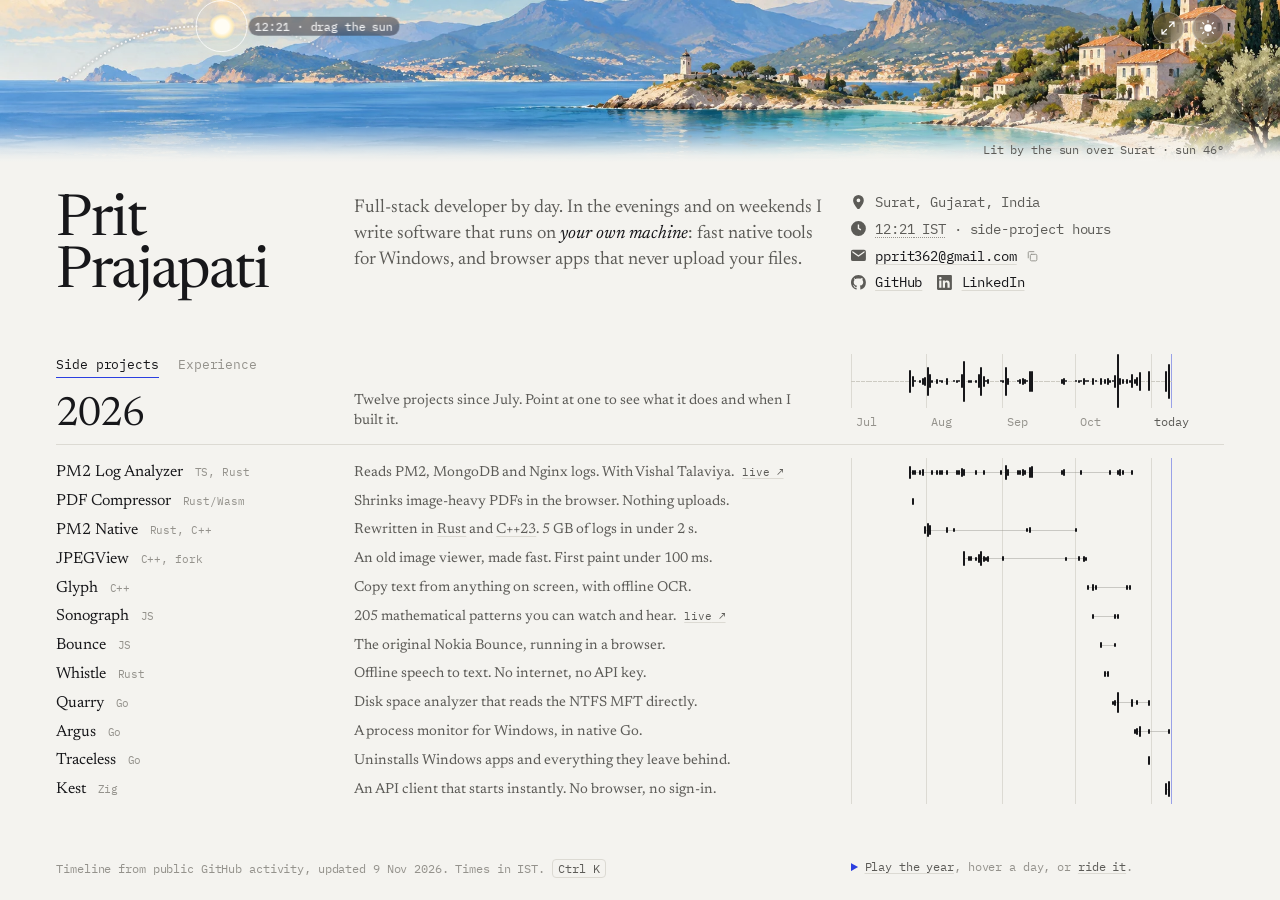
==== commit 06bd0468: "Add Traceless Its hover trick finds three leftovers where the label was and sweeps them away, ending" ====
--- a/index.html
+++ b/index.html
@@ -15,7 +15,7 @@
   <link rel="preconnect" href="https://fonts.googleapis.com">
   <link rel="preconnect" href="https://fonts.gstatic.com" crossorigin>
   <link rel="stylesheet" href="https://fonts.googleapis.com/css2?family=IBM+Plex+Mono:wght@400;500&family=Newsreader:ital,opsz,wght@0,6..72,400..700;1,6..72,400..700&display=swap">
-  <link rel="stylesheet" href="style.css?v=sky-12">
+  <link rel="stylesheet" href="style.css?v=sky-13">
   <script>try { var t = localStorage.getItem("theme"); if (t) document.documentElement.dataset.theme = t; } catch (e) {}</script>
 </head>
 <body>
@@ -80,7 +80,7 @@
           <p class="total">2026</p>
         </div>
         <p class="note" id="note">
-          Eleven projects since July. Point at one to see what it does and when I built it.
+          Twelve projects since July. Point at one to see what it does and when I built it.
         </p>
         <div class="timeline">
           <div class="wave" id="wave" tabindex="0" role="img"
@@ -151,6 +151,12 @@
           <p class="desc">A process monitor for Windows, in native Go.</p>
           <div class="track" aria-hidden="true"></div>
         </li>
+        <li class="work grid" data-project="traceless"
+            data-detail="Runs an app's own uninstaller, then finds the folders, shortcuts and registry keys it left behind. Files go to the Recycle Bin and registry keys are backed up first. Native Go on the MyGo UI.">
+          <p class="title"><a href="https://github.com/Prit36/traceless">Traceless</a> <span class="stack mono">Go</span></p>
+          <p class="desc">Uninstalls Windows apps and everything they leave behind.</p>
+          <div class="track" aria-hidden="true"></div>
+        </li>
         <li class="work grid" data-project="kest"
             data-detail="A native HTTP client for Windows in Zig that draws its own UI on the GPU. Collections are plain files on disk, Postman and cURL import straight in, and it all ships as one 3.4 MB exe.">
           <p class="title"><a href="https://github.com/Prit36/kest">Kest</a> <span class="stack mono">Zig</span></p>
@@ -197,6 +203,6 @@
   </main>
 
   <script src="data.js"></script>
-  <script src="main.js?v=sky-8"></script>
+  <script src="main.js?v=sky-9"></script>
 </body>
 </html>
--- a/style.css
+++ b/style.css
@@ -867,8 +867,10 @@
 .fx-cpu path:first-child { fill: color-mix(in srgb, var(--accent) 14%, transparent); }
 .fx-cpu path:last-child { fill: none; stroke: var(--accent); stroke-width: 1; vector-effect: non-scaling-stroke; }
 
-/* Kest: a request goes out where the label was, and its status comes back */
-.fx-req {
+/* Kest: a request goes out where the label was, and its status comes back.
+   Traceless: the leftovers it found, swept away one by one. */
+.fx-req,
+.fx-trace {
   position: absolute;
   top: 50%;
   translate: 0 -50%;
@@ -898,7 +900,14 @@
   animation: wire 0.55s cubic-bezier(0.5, 0, 0.5, 1) infinite;
 }
 @keyframes wire { from { translate: -100% 0; } to { translate: 250% 0; } }
-.fx-req.is-done { display: block; animation: fade-in 0.2s; }
+.fx-req.is-done,
+.fx-trace.is-done { display: block; animation: fade-in 0.2s; }
+.fx-bit { animation: fade-in 0.2s backwards; }
+.fx-bit.is-gone {
+  text-decoration: line-through var(--accent);
+  animation: swept 0.3s 0.12s ease-in forwards;
+}
+@keyframes swept { to { opacity: 0; translate: 0 -0.5em; } }
 .fx-ok { color: var(--accent); }
 
 /* Focus states: one project, or one day */
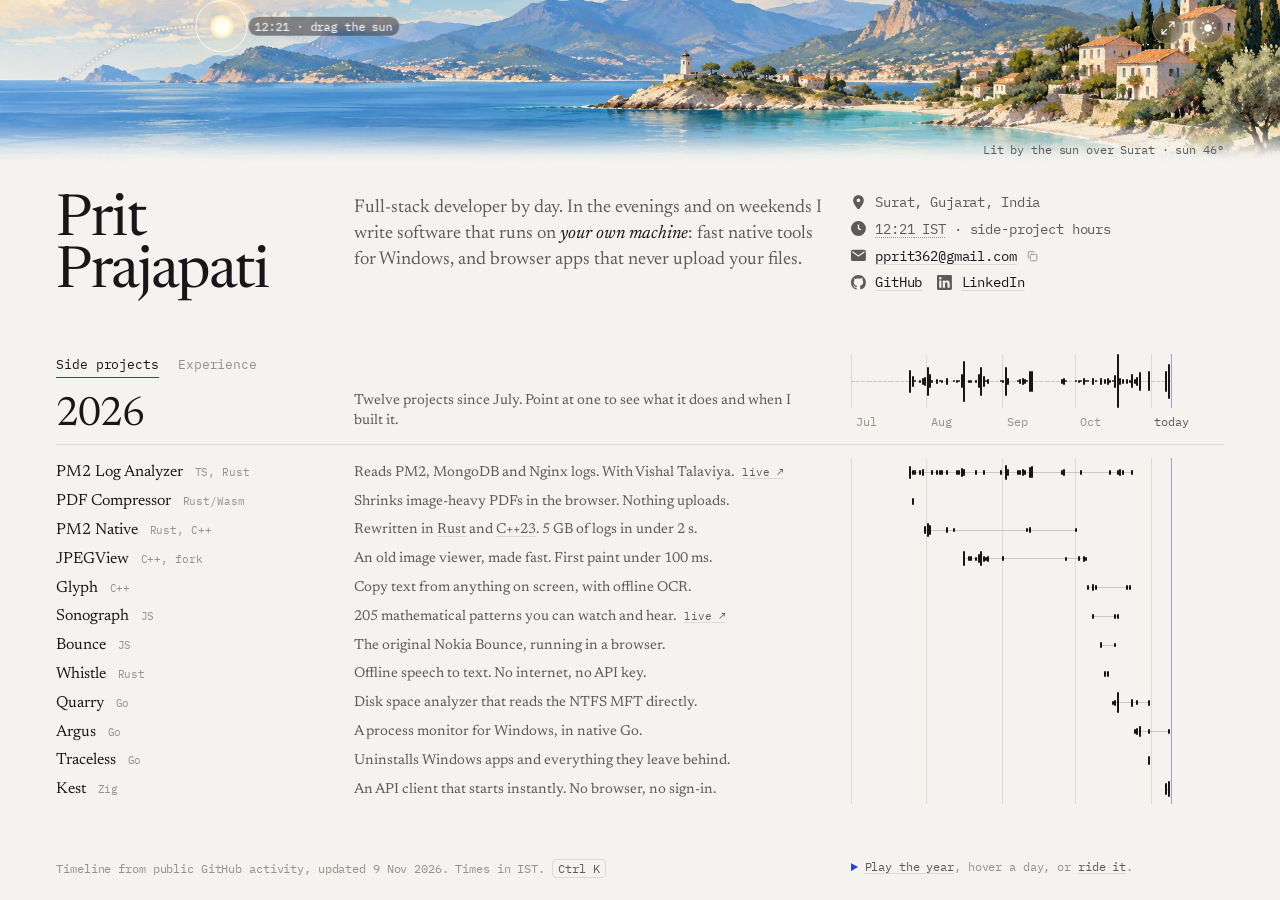
==== commit 51293398: "Give Kest and Traceless livelier hover tricks Kest draws a request's timing waterfall where its labe" ====
--- a/index.html
+++ b/index.html
@@ -15,7 +15,7 @@
   <link rel="preconnect" href="https://fonts.googleapis.com">
   <link rel="preconnect" href="https://fonts.gstatic.com" crossorigin>
   <link rel="stylesheet" href="https://fonts.googleapis.com/css2?family=IBM+Plex+Mono:wght@400;500&family=Newsreader:ital,opsz,wght@0,6..72,400..700;1,6..72,400..700&display=swap">
-  <link rel="stylesheet" href="style.css?v=sky-13">
+  <link rel="stylesheet" href="style.css?v=sky-15">
   <script>try { var t = localStorage.getItem("theme"); if (t) document.documentElement.dataset.theme = t; } catch (e) {}</script>
 </head>
 <body>
@@ -203,6 +203,6 @@
   </main>
 
   <script src="data.js"></script>
-  <script src="main.js?v=sky-9"></script>
+  <script src="main.js?v=sky-11"></script>
 </body>
 </html>
--- a/style.css
+++ b/style.css
@@ -867,10 +867,11 @@
 .fx-cpu path:first-child { fill: color-mix(in srgb, var(--accent) 14%, transparent); }
 .fx-cpu path:last-child { fill: none; stroke: var(--accent); stroke-width: 1; vector-effect: non-scaling-stroke; }
 
-/* Kest: a request goes out where the label was, and its status comes back.
-   Traceless: the leftovers it found, swept away one by one. */
-.fx-req,
-.fx-trace {
+/* Traceless: the name and its leftover copies, scanned away into dust (drawn on a canvas) */
+.fx-dust { position: absolute; pointer-events: none; }
+
+/* Kest: a request's timing waterfall where the label was */
+.fx-net {
   position: absolute;
   top: 50%;
   translate: 0 -50%;
@@ -879,36 +880,39 @@
   gap: 0.6em;
   font-family: var(--mono);
   font-size: calc(var(--small) * 0.94);
+  font-variant-numeric: tabular-nums;
   color: var(--ink-3);
   white-space: nowrap;
   pointer-events: none;
-}
-.fx-verb { color: var(--ink-2); }
-.fx-wire {
+  animation: fade-in 0.15s backwards;
+}
+.fx-fall {
   position: relative;
-  width: calc(var(--small) * 4);
-  height: 1px;
-  overflow: hidden;
-  background: var(--rule);
-}
-.fx-wire::after {
-  content: "";
-  position: absolute;
-  inset: 0 auto 0 0;
-  width: 40%;
-  background: var(--accent);
-  animation: wire 0.55s cubic-bezier(0.5, 0, 0.5, 1) infinite;
-}
-@keyframes wire { from { translate: -100% 0; } to { translate: 250% 0; } }
-.fx-req.is-done,
-.fx-trace.is-done { display: block; animation: fade-in 0.2s; }
-.fx-bit { animation: fade-in 0.2s backwards; }
-.fx-bit.is-gone {
-  text-decoration: line-through var(--accent);
-  animation: swept 0.3s 0.12s ease-in forwards;
-}
-@keyframes swept { to { opacity: 0; translate: 0 -0.5em; } }
-.fx-ok { color: var(--accent); }
+  width: calc(var(--small) * 5.5);
+  height: calc(var(--small) * 1.15);
+  border-left: 1px solid var(--rule);
+}
+.fx-bar {
+  position: absolute;
+  height: 2px;
+  border-radius: 1px;
+  transform-origin: 0 50%;
+  background: var(--ink-3);
+}
+.fx-bar.is-wait { background: color-mix(in srgb, var(--accent) 45%, transparent); }
+.fx-bar.is-body { background: var(--accent); }
+.fx-status.is-in { color: var(--accent); animation: land 0.35s cubic-bezier(0.2, 0.8, 0.2, 1.3); }
+.fx-ms.is-in { color: var(--ink-2); }
+@keyframes land { from { translate: 0 0.7em; opacity: 0; } }
+.title a.fx-wait {
+  background: linear-gradient(90deg, var(--ink) 38%, var(--accent) 50%, var(--ink) 62%) 100% 0 / 300% 100%;
+  -webkit-background-clip: text;
+  background-clip: text;
+  color: transparent;
+  text-decoration-color: var(--accent);
+  animation: wait linear forwards;
+}
+@keyframes wait { to { background-position: 0 0; } }
 
 /* Focus states: one project, or one day */
 
